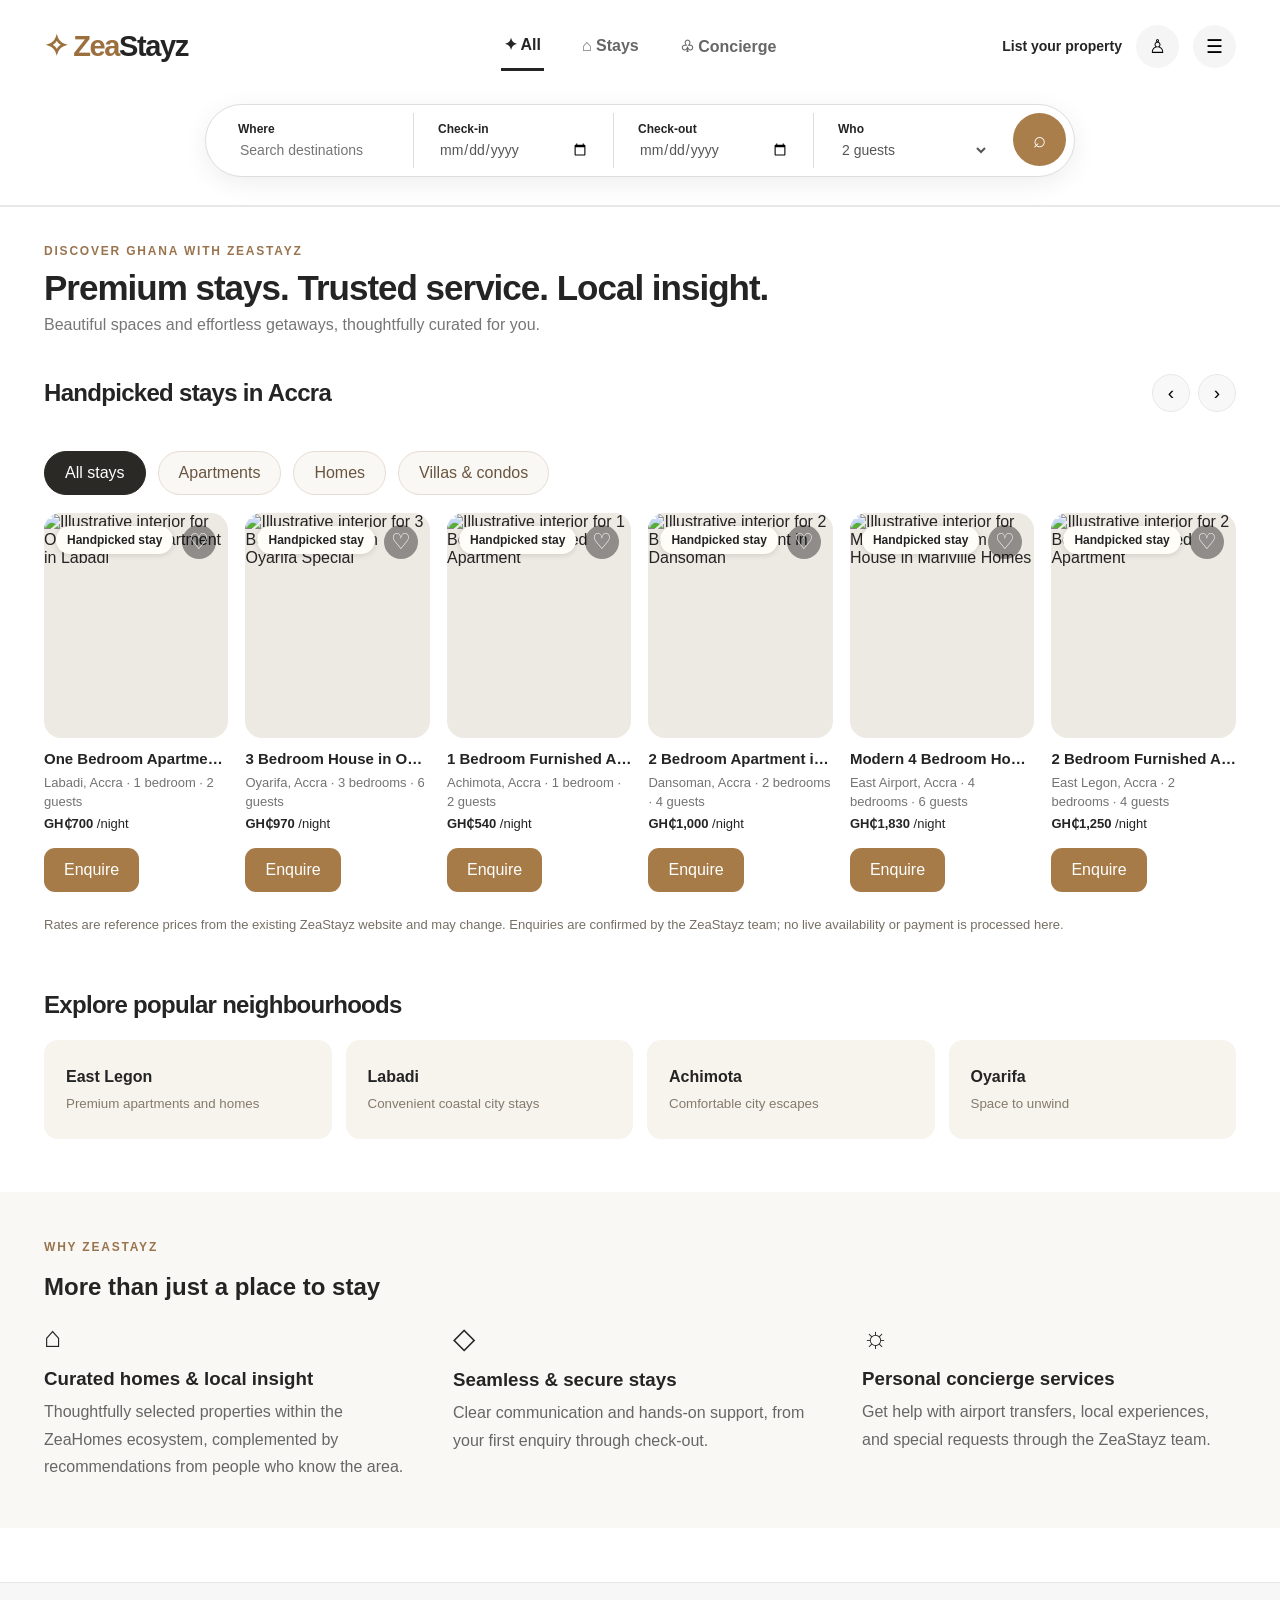
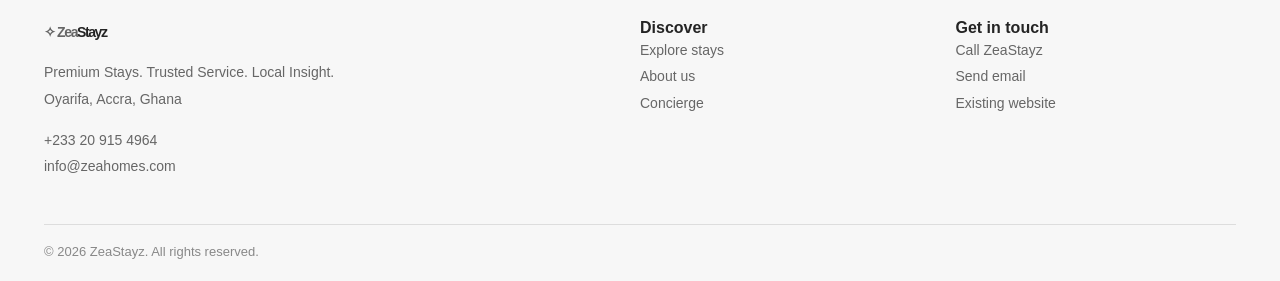
==== index.html @ 89e071b6 "Build ZeaStayz Airbnb-inspired responsive landing page" ====
<!doctype html>
<html lang="en"><head><meta charset="utf-8"><meta name="viewport" content="width=device-width,initial-scale=1"><meta name="theme-color" content="#fff"><meta name="description" content="ZeaStayz — curated stays and thoughtful concierge services across Accra, Ghana."><title>ZeaStayz | Find your perfect stay</title>
<style>
:root{font-family:Arial,Helvetica,sans-serif;color:#242424;--gold:#b78b59;--line:#e9e8e7;--muted:#767676}*{box-sizing:border-box}body{margin:0;background:#fff}a{color:inherit;text-decoration:none}button,input,select{font:inherit}button{cursor:pointer}button:focus-visible,a:focus-visible,input:focus-visible,select:focus-visible{outline:3px solid #c8a376;outline-offset:2px}.container{max-width:1510px;margin:auto;padding:0 44px}.header{position:sticky;top:0;background:#fff;z-index:20;box-shadow:0 1px 0 var(--line)}.nav{min-height:92px;display:grid;grid-template-columns:1fr 1fr 1fr;align-items:center;gap:12px}.brand{font-size:29px;font-weight:800;letter-spacing:-1.4px;color:#9b703e}.brand span{color:#242424}.tabs{display:flex;align-items:center;justify-content:center;gap:35px}.tab{border:0;background:none;padding:14px 3px;font-weight:650;color:#666}.tab.active{color:#242424;border-bottom:3px solid #242424}.right{display:flex;align-items:center;justify-content:flex-end;gap:14px}.host{font-size:14px;font-weight:650}.round{border:0;background:#f5f5f5;width:43px;height:43px;border-radius:50%;font-size:19px}.menu{position:absolute;right:44px;top:80px;background:white;border:1px solid var(--line);border-radius:17px;box-shadow:0 15px 40px #0002;padding:12px;min-width:235px;display:none}.menu.open{display:grid}.menu a{padding:13px;border-radius:9px}.menu a:hover{background:#f7f5f2}.searchband{border-bottom:1px solid var(--line);padding:12px 0 28px}.search{display:flex;align-items:stretch;width:min(870px,100%);margin:auto;border:1px solid #ddd;border-radius:60px;box-shadow:0 6px 26px #00000012;padding:8px;background:white}.field{flex:1;min-width:0;padding:9px 24px;border-right:1px solid #ddd}.field:last-of-type{border-right:0}.field label{font-size:12px;font-weight:750;display:block;margin-bottom:5px}.field input,.field select{width:100%;border:0;outline:none;color:#555;background:transparent;font-size:14px}.searchbtn{background:#aa7e4a;border:0;border-radius:50%;color:white;height:53px;width:53px;flex-shrink:0;font-size:22px}.lead{padding:38px 0 12px}.eyebrow{color:#99744e;font-size:12px;letter-spacing:1.8px;font-weight:750;text-transform:uppercase}.lead h1{font-size:35px;letter-spacing:-1px;margin:10px 0 8px}.lead p{color:var(--muted);margin:0}.section{padding:28px 0 18px}.section-head{display:flex;align-items:center;justify-content:space-between;gap:12px;margin-bottom:21px}.section h2{font-size:24px;letter-spacing:-.7px;margin:0}.scrollbtns{display:flex;gap:8px}.arrow{width:38px;height:38px;border:1px solid #e8e8e8;border-radius:50%;background:#f8f8f8;font-size:19px}.cards{display:grid;grid-auto-flow:column;grid-auto-columns:calc((100% - 5 * 17px)/6);gap:17px;overflow-x:auto;scroll-snap-type:x mandatory;scrollbar-width:none;padding-bottom:12px}.cards::-webkit-scrollbar{display:none}.property{min-width:0;scroll-snap-align:start}.photo{height:225px;border-radius:17px;overflow:hidden;position:relative;background:#ede9e3}.photo img{height:100%;width:100%;object-fit:cover;display:block;transition:transform .25s}.photo:hover img{transform:scale(1.05)}.chip{position:absolute;top:13px;left:12px;background:#fffdf7;border-radius:18px;padding:7px 11px;font-weight:700;font-size:12px;box-shadow:0 1px 6px #0002}.heart{position:absolute;right:12px;top:12px;background:#0006;color:white;border:0;border-radius:50%;width:34px;height:34px;font-size:22px}.heart.selected{background:#fff;color:#a25f48}.property h3{font-size:15px;line-height:1.3;margin:11px 0 4px;white-space:nowrap;overflow:hidden;text-overflow:ellipsis}.property .meta{color:#737373;font-size:13px;line-height:1.5}.property .price{margin-top:4px;font-size:13px}.price strong{font-weight:750}.categories{display:flex;gap:12px;flex-wrap:wrap;padding:18px 0}.category{background:#faf8f5;border:1px solid #e6ddd2;padding:12px 20px;border-radius:25px;color:#69553f}.category.active{background:#2b2926;color:white;border-color:#2b2926}.feature{background:#faf8f5;margin-top:35px;padding:48px 0}.features{display:grid;grid-template-columns:repeat(3,1fr);gap:35px}.features h3{margin:14px 0 8px}.features p{color:#666;line-height:1.7;margin:0}.icon{font-size:29px}.areas{display:grid;grid-template-columns:repeat(4,1fr);gap:14px}.area{background:#f7f4ee;border-radius:14px;padding:28px 22px;font-weight:700}.area small{display:block;color:#847a6d;margin-top:10px;font-weight:400}.footer{background:#f7f7f7;margin-top:54px;padding:36px 0 22px;border-top:1px solid var(--line)}.footergrid{display:grid;grid-template-columns:2fr 1fr 1fr;gap:35px}.footer p,.footer a{color:#666;font-size:14px;line-height:1.9}.footer a{display:block}.copyright{border-top:1px solid #ddd;margin-top:30px;padding-top:19px;font-size:13px;color:#888}.empty{padding:25px 0;color:#666}.notice{margin-top:13px;font-size:13px;color:#766f64}.modal{position:fixed;inset:0;background:#0008;display:none;z-index:40;align-items:center;justify-content:center;padding:24px}.modal.open{display:flex}.dialog{background:white;border-radius:20px;max-width:480px;width:100%;padding:26px;position:relative}.dialog h2{margin:0 0 12px}.dialog p{line-height:1.6;color:#666}.dialog label{display:block;margin-top:14px;font-size:13px;font-weight:700}.dialog input{width:100%;border:1px solid #ddd;border-radius:10px;padding:13px;margin-top:7px}.primary{border:0;background:#a77b48;color:white;border-radius:11px;padding:13px 20px;margin-top:17px}.close{position:absolute;right:19px;top:13px;background:none;border:0;font-size:25px}.sr-only{position:absolute;width:1px;height:1px;overflow:hidden;clip:rect(0,0,0,0)}@media(max-width:1050px){.cards{grid-auto-columns:calc((100% - 3 * 15px)/4)}.photo{height:200px}}@media(max-width:740px){.container{padding:0 19px}.nav{grid-template-columns:1fr auto;min-height:72px}.tabs{grid-row:2;grid-column:1/-1;gap:22px;justify-content:center}.brand{font-size:24px}.host{display:none}.menu{right:18px;top:65px}.searchband{padding:13px 0}.search{flex-wrap:wrap;border-radius:24px}.field{flex:1 1 43%;padding:12px}.field:nth-of-type(2){border-right:0}.field:nth-of-type(3){flex-basis:65%}.searchbtn{margin:auto}.lead h1{font-size:28px}.cards{grid-auto-columns:calc((100% - 12px)/2);gap:12px}.photo{height:185px}.section h2{font-size:21px}.features{grid-template-columns:1fr}.areas{grid-template-columns:repeat(2,1fr)}.footergrid{grid-template-columns:1fr 1fr}.footergrid>div:first-child{grid-column:1/-1}}@media(max-width:420px){.cards{grid-auto-columns:78%}.photo{height:230px}.field{padding:10px}}
</style></head><body>
<header class="header"><div class="container nav"><a class="brand" href="#home" aria-label="ZeaStayz home">✧ Zea<span>Stayz</span></a><nav class="tabs" aria-label="Main navigation"><button class="tab active" data-filter="all">✦ All</button><button class="tab" data-filter="Apartment">⌂ Stays</button><a class="tab" href="#concierge">♧ Concierge</a></nav><div class="right"><a href="mailto:info@zeahomes.com?subject=List%20my%20property" class="host">List your property</a><button id="account" class="round" aria-label="Account">♙</button><button id="menubtn" class="round" aria-label="Open menu" aria-expanded="false">☰</button></div><div id="menu" class="menu"><a href="#home">Home</a><a href="#stays">Explore stays</a><a href="#concierge">Concierge services</a><a href="#about">About ZeaStayz</a><a href="#contact">Contact</a><a href="https://zeastayz.com/" target="_blank" rel="noopener">Existing ZeaStayz site ↗</a></div></div><div class="searchband"><form id="search" class="search" aria-label="Find a stay"><div class="field"><label for="location">Where</label><input id="location" placeholder="Search destinations" autocomplete="off"></div><div class="field"><label for="checkin">Check-in</label><input id="checkin" aria-label="Check-in date" type="date"></div><div class="field"><label for="checkout">Check-out</label><input id="checkout" aria-label="Check-out date" type="date"></div><div class="field"><label for="guests">Who</label><select id="guests" aria-label="Number of guests"><option value="1">1 guest</option><option selected value="2">2 guests</option><option value="3">3 guests</option><option value="4">4 guests</option><option value="5">5 guests</option><option value="6">6+ guests</option></select></div><button class="searchbtn" aria-label="Search stays">⌕</button></form></div></header>
<main id="home"><div class="container"><section class="lead"><div class="eyebrow">Discover Ghana with ZeaStayz</div><h1>Premium stays. Trusted service. Local insight.</h1><p>Beautiful spaces and effortless getaways, thoughtfully curated for you.</p></section><section class="section" id="stays"><div class="section-head"><h2 id="heading">Handpicked stays in Accra</h2><div class="scrollbtns"><button class="arrow" data-scroll="-1" aria-label="Scroll listings left">‹</button><button class="arrow" data-scroll="1" aria-label="Scroll listings right">›</button></div></div><div class="categories"><button class="category active" data-category="All">All stays</button><button class="category" data-category="Apartment">Apartments</button><button class="category" data-category="House">Homes</button><button class="category" data-category="Villa">Villas & condos</button></div><div class="cards" id="cards"></div><p class="notice">Rates are reference prices from the existing ZeaStayz website and may change. Enquiries are confirmed by the ZeaStayz team; no live availability or payment is processed here.</p><div id="empty" class="empty" hidden>No matching stays. Try another location or guest count.</div></section><section class="section"><div class="section-head"><h2>Explore popular neighbourhoods</h2></div><div class="areas" id="areas"><a class="area" href="#stays" data-area="East Legon">East Legon<small>Premium apartments and homes</small></a><a class="area" href="#stays" data-area="Labadi">Labadi<small>Convenient coastal city stays</small></a><a class="area" href="#stays" data-area="Achimota">Achimota<small>Comfortable city escapes</small></a><a class="area" href="#stays" data-area="Oyarifa">Oyarifa<small>Space to unwind</small></a></div></section></div><section class="feature" id="about"><div class="container"><div class="eyebrow">Why ZeaStayz</div><h2>More than just a place to stay</h2><div class="features"><div><div class="icon">⌂</div><h3>Curated homes & local insight</h3><p>Thoughtfully selected properties within the ZeaHomes ecosystem, complemented by recommendations from people who know the area.</p></div><div><div class="icon">◇</div><h3>Seamless & secure stays</h3><p>Clear communication and hands-on support, from your first enquiry through check-out.</p></div><div id="concierge"><div class="icon">☼</div><h3>Personal concierge services</h3><p>Get help with airport transfers, local experiences, and special requests through the ZeaStayz team.</p></div></div></div></section></main><footer class="footer" id="contact"><div class="container"><div class="footergrid"><div><a class="brand" href="#home">✧ Zea<span>Stayz</span></a><p>Premium Stays. Trusted Service. Local Insight.<br>Oyarifa, Accra, Ghana</p><p>+233 20 915 4964<br>info@zeahomes.com</p></div><div><strong>Discover</strong><a href="#stays">Explore stays</a><a href="#about">About us</a><a href="#concierge">Concierge</a></div><div><strong>Get in touch</strong><a href="tel:+233209154964">Call ZeaStayz</a><a href="mailto:info@zeahomes.com">Send email</a><a href="https://zeastayz.com/" target="_blank" rel="noopener">Existing website</a></div></div><div class="copyright">© <span id="year"></span> ZeaStayz. All rights reserved.</div></div></footer>
<div class="modal" id="modal" role="dialog" aria-modal="true" aria-labelledby="modaltitle"><div class="dialog"><button id="close" class="close" aria-label="Close">×</button><h2 id="modaltitle">Enquire about this stay</h2><p id="modalinfo"></p><form id="enquiry"><label>Your name<input name="name" autocomplete="name" required></label><label>Email<input name="email" type="email" autocomplete="email" required></label><label>Message<input name="message" id="message" required></label><button class="primary" type="submit">Prepare email enquiry</button></form></div></div>
<script>
const stays=[
{title:'One Bedroom Apartment in Labadi',area:'Labadi',price:700,type:'Apartment',guests:2,bed:1,bath:1,url:'https://zeastayz.com/properties/santa-cruz-bungalow/',img:'photo-1522708323590-d24dbb6b0267'},
{title:'3 Bedroom House in Oyarifa Special',area:'Oyarifa',price:970,type:'House',guests:6,bed:3,bath:3,url:'https://zeastayz.com/',img:'photo-1600596542815-ffad4c1539a9'},
{title:'1 Bedroom Furnished Apartment',area:'Achimota',price:540,type:'Apartment',guests:2,bed:1,bath:1,url:'https://zeastayz.com/',img:'photo-1484154218962-a197022b5858'},
{title:'2 Bedroom Apartment in Dansoman',area:'Dansoman',price:1000,type:'Apartment',guests:4,bed:2,bath:2,url:'https://zeastayz.com/',img:'photo-1600607687939-ce8a6c25118c'},
{title:'Modern 4 Bedroom House in Mariville Homes',area:'East Airport',price:1830,type:'House',guests:6,bed:4,bath:5,url:'https://zeastayz.com/',img:'photo-1600585154340-be6161a56a0c'},
{title:'2 Bedroom Furnished Apartment',area:'East Legon',price:1250,type:'Apartment',guests:4,bed:2,bath:2,url:'https://zeastayz.com/',img:'photo-1600607687920-4e2a09cf159d'},
{title:'1 Bedroom Apartment in Ayimensah Park',area:'Ayimensah Park',price:970,type:'Villa',guests:2,bed:1,bath:1,url:'https://zeastayz.com/',img:'photo-1600566753086-00f18fb6b3ea'},
{title:'1 Bedroom Furnished Apartment',area:'Dzorwulu',price:1140,type:'Apartment',guests:2,bed:1,bath:1,url:'https://zeastayz.com/',img:'photo-1600210492486-724fe5c67fb0'},
{title:'3 Bedroom Furnished Apartment',area:'Achimota',price:1440,type:'Apartment',guests:6,bed:3,bath:2,url:'https://zeastayz.com/',img:'photo-1600607687644-c7171b42498f'},
{title:'1 Bedroom Furnished Apartment',area:'Adenta-Dodowa',price:400,type:'Apartment',guests:2,bed:1,bath:1,url:'https://zeastayz.com/',img:'photo-1493809842364-78817add7ffb'},
{title:'1 Bedroom Furnished Apartment',area:'East Legon',price:880,type:'Apartment',guests:2,bed:1,bath:1,url:'https://zeastayz.com/',img:'photo-1600566753190-17f0baa2a6c3'},
{title:'1 Bedroom Apartment',area:'East Legon',price:840,type:'Apartment',guests:2,bed:1,bath:1,url:'https://zeastayz.com/',img:'photo-1600607687920-4e2a09cf159d'}
];
const cards=document.getElementById('cards'),modal=document.getElementById('modal');let category='All',selected=null;const fav=new Set();const money=x=>'GH₵'+x.toLocaleString('en-GH');
function render(){const loc=document.getElementById('location').value.trim().toLowerCase(),guests=Number(document.getElementById('guests').value);const items=stays.map((s,i)=>({...s,i})).filter(s=>(category==='All'||s.type===category)&&(!loc||(s.area+' '+s.title).toLowerCase().includes(loc))&&s.guests>=guests);cards.replaceChildren();for(const s of items){const el=document.createElement('article');el.className='property';el.innerHTML='<div class="photo"><a href="'+s.url+'" target="_blank" rel="noopener" aria-label="View '+s.title+'"><img loading="lazy" alt="Illustrative interior for '+s.title+'" src="https://images.unsplash.com/'+s.img+'?auto=format&fit=crop&w=520&q=82"></a><span class="chip">Handpicked stay</span><button class="heart '+(fav.has(s.i)?'selected':'')+'" aria-label="Save this stay" data-fav="'+s.i+'">'+(fav.has(s.i)?'♥':'♡')+'</button></div><h3>'+s.title+'</h3><div class="meta">'+s.area+', Accra · '+s.bed+' bedroom'+(s.bed!==1?'s':'')+' · '+s.guests+' guests</div><div class="price"><strong>'+money(s.price)+'</strong> /night</div><button class="primary" data-enquire="'+s.i+'">Enquire</button>';cards.append(el)}document.getElementById('empty').hidden=items.length>0;document.getElementById('heading').textContent=loc?'Stays matching "'+document.getElementById('location').value+'"':'Handpicked stays in Accra'}
document.getElementById('search').addEventListener('submit',e=>{e.preventDefault();const a=document.getElementById('checkin').value,b=document.getElementById('checkout').value;if(a&&b&&b<=a){alert('Check-out must be after check-in.');return}render();document.getElementById('stays').scrollIntoView({behavior:'smooth'})});
document.querySelectorAll('[data-category]').forEach(el=>el.addEventListener('click',()=>{category=el.dataset.category;document.querySelectorAll('[data-category]').forEach(b=>b.classList.toggle('active',b===el));render()}));document.querySelectorAll('[data-area]').forEach(el=>el.addEventListener('click',()=>{document.getElementById('location').value=el.dataset.area;render()}));document.querySelectorAll('[data-scroll]').forEach(b=>b.addEventListener('click',()=>cards.scrollBy({left:b.dataset.scroll*cards.clientWidth*.8,behavior:'smooth'})));cards.addEventListener('click',e=>{const heart=e.target.closest('[data-fav]'),btn=e.target.closest('[data-enquire]');if(heart){const i=Number(heart.dataset.fav);fav.has(i)?fav.delete(i):fav.add(i);render()}if(btn){selected=stays[Number(btn.dataset.enquire)];document.getElementById('modaltitle').textContent=selected.title;document.getElementById('modalinfo').textContent=selected.area+' · '+money(selected.price)+'/night (indicative). The ZeaStayz team will confirm your dates and availability.';document.getElementById('message').value='I would like to enquire about '+selected.title+'. Check-in: '+(document.getElementById('checkin').value||'flexible')+', check-out: '+(document.getElementById('checkout').value||'flexible')+', guests: '+document.getElementById('guests').value+'.';modal.classList.add('open')}});document.getElementById('enquiry').addEventListener('submit',e=>{e.preventDefault();const f=new FormData(e.target),body='Name: '+f.get('name')+'\nEmail: '+f.get('email')+'\nProperty: '+selected.title+'\n\n'+f.get('message');window.location.href='mailto:info@zeahomes.com?subject='+encodeURIComponent('ZeaStayz enquiry: '+selected.title)+'&body='+encodeURIComponent(body);modal.classList.remove('open')});document.getElementById('close').addEventListener('click',()=>modal.classList.remove('open'));modal.addEventListener('click',e=>{if(e.target===modal)modal.classList.remove('open')});document.addEventListener('keydown',e=>{if(e.key==='Escape')modal.classList.remove('open')});document.getElementById('menubtn').addEventListener('click',()=>{const m=document.getElementById('menu');m.classList.toggle('open');document.getElementById('menubtn').setAttribute('aria-expanded',m.classList.contains('open'))});document.querySelectorAll('.menu a').forEach(a=>a.addEventListener('click',()=>document.getElementById('menu').classList.remove('open')));document.getElementById('account').addEventListener('click',()=>alert('Account sign-in will be available once the booking backend is connected. For now, please enquire about a property.'));document.getElementById('year').textContent=new Date().getFullYear();render();
</script></body></html>
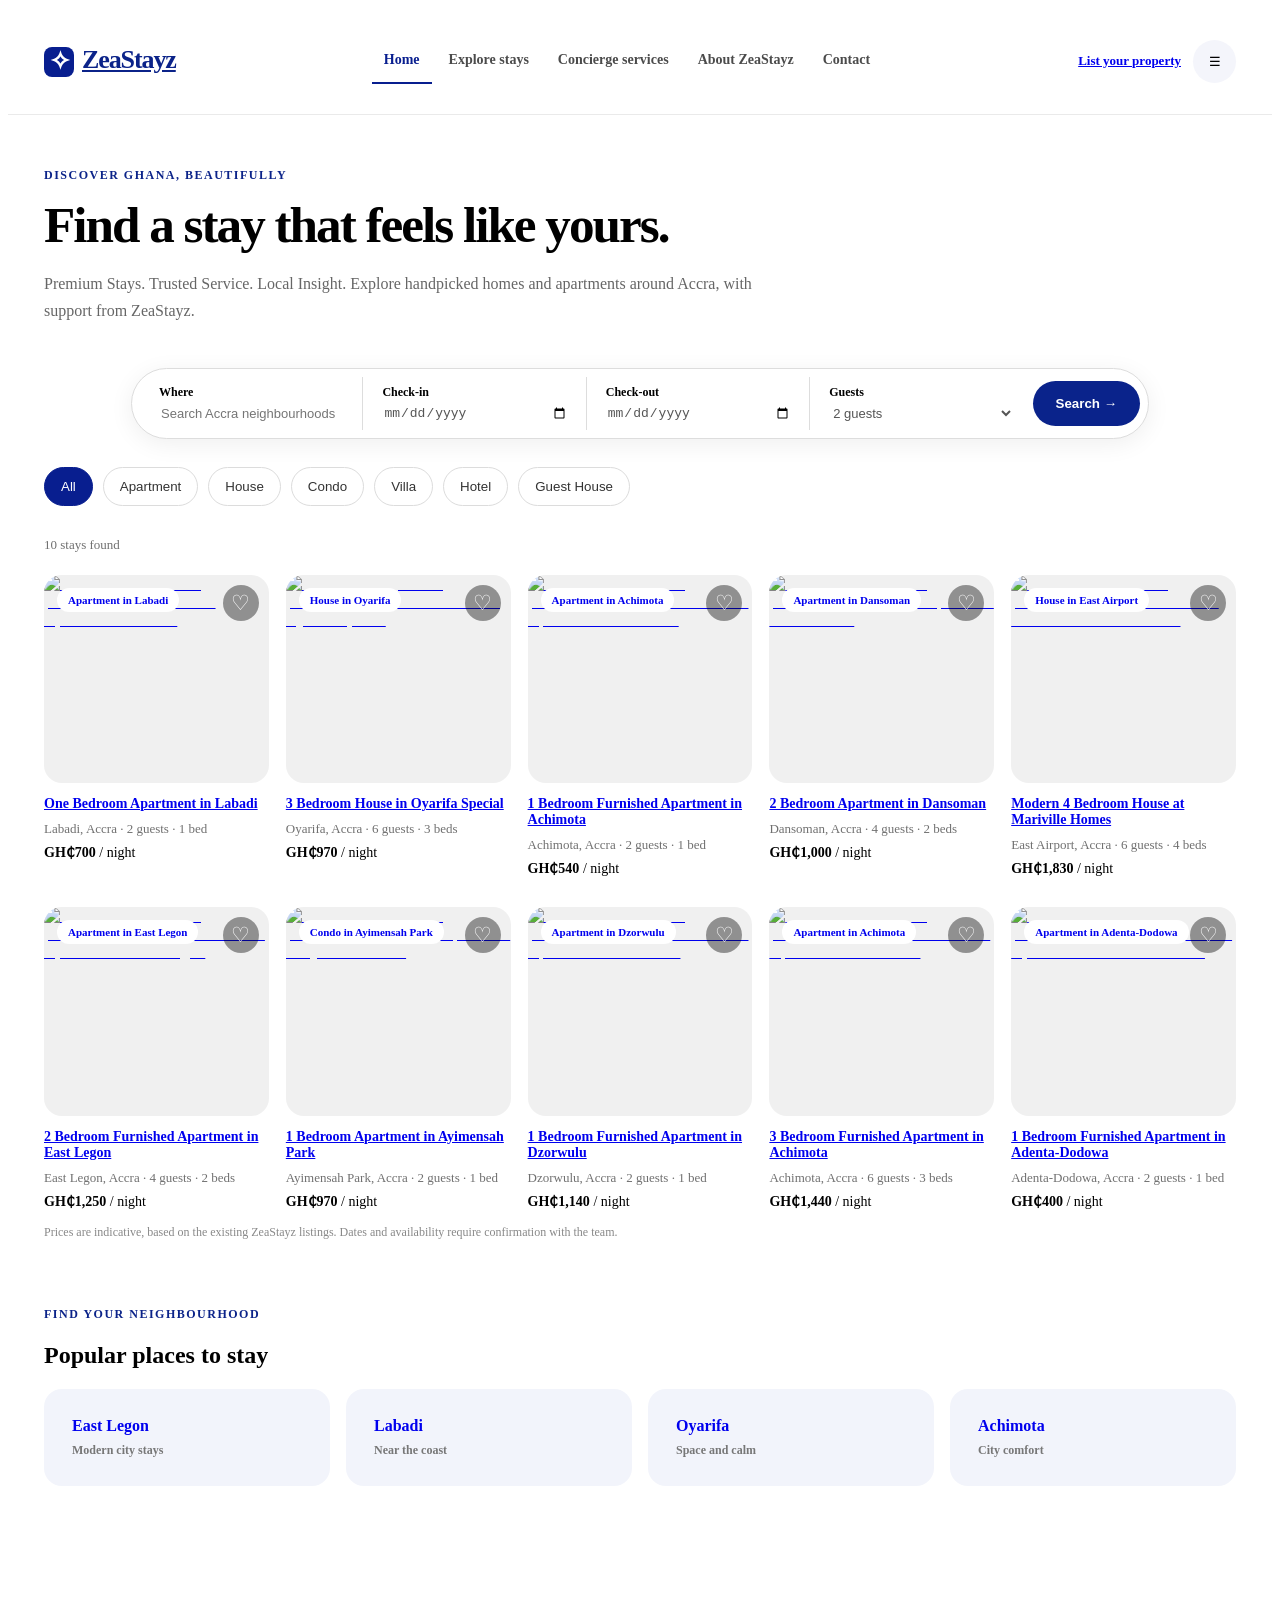
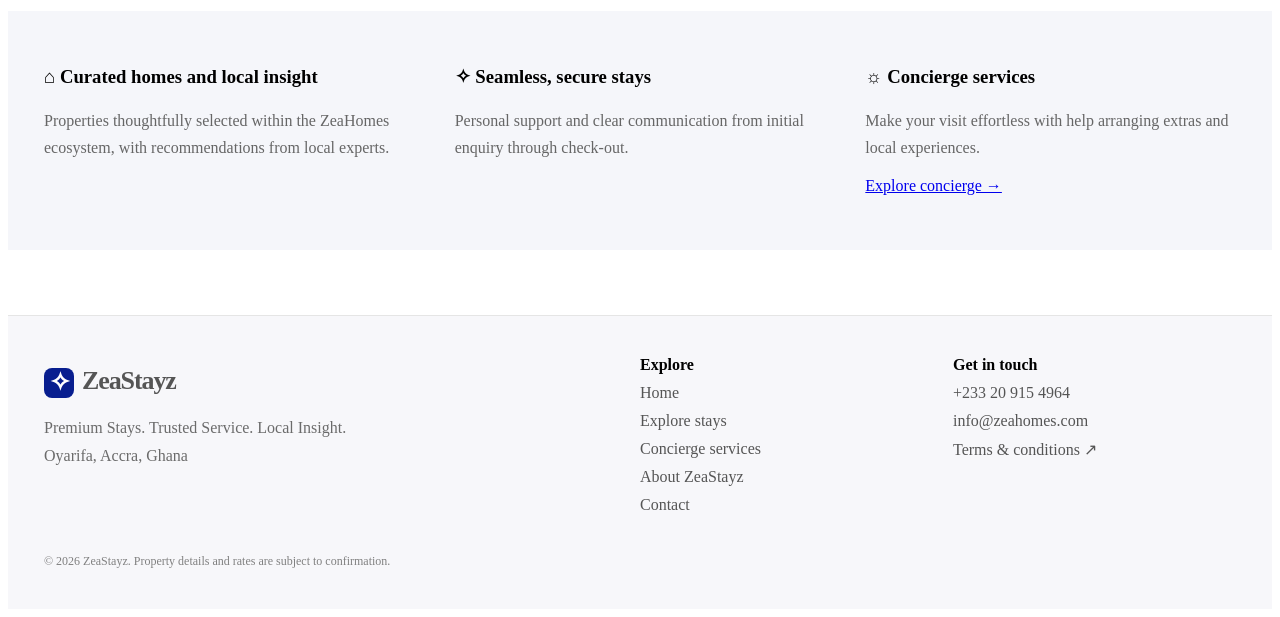
==== commit b6491fc7: "Replace placeholder homepage with ZeaStayz blue multi-page property platform" ====
--- a/index.html
+++ b/index.html
@@ -1,28 +1 @@
-<!doctype html>
-<html lang="en"><head><meta charset="utf-8"><meta name="viewport" content="width=device-width,initial-scale=1"><meta name="theme-color" content="#fff"><meta name="description" content="ZeaStayz — curated stays and thoughtful concierge services across Accra, Ghana."><title>ZeaStayz | Find your perfect stay</title>
-<style>
-:root{font-family:Arial,Helvetica,sans-serif;color:#242424;--gold:#b78b59;--line:#e9e8e7;--muted:#767676}*{box-sizing:border-box}body{margin:0;background:#fff}a{color:inherit;text-decoration:none}button,input,select{font:inherit}button{cursor:pointer}button:focus-visible,a:focus-visible,input:focus-visible,select:focus-visible{outline:3px solid #c8a376;outline-offset:2px}.container{max-width:1510px;margin:auto;padding:0 44px}.header{position:sticky;top:0;background:#fff;z-index:20;box-shadow:0 1px 0 var(--line)}.nav{min-height:92px;display:grid;grid-template-columns:1fr 1fr 1fr;align-items:center;gap:12px}.brand{font-size:29px;font-weight:800;letter-spacing:-1.4px;color:#9b703e}.brand span{color:#242424}.tabs{display:flex;align-items:center;justify-content:center;gap:35px}.tab{border:0;background:none;padding:14px 3px;font-weight:650;color:#666}.tab.active{color:#242424;border-bottom:3px solid #242424}.right{display:flex;align-items:center;justify-content:flex-end;gap:14px}.host{font-size:14px;font-weight:650}.round{border:0;background:#f5f5f5;width:43px;height:43px;border-radius:50%;font-size:19px}.menu{position:absolute;right:44px;top:80px;background:white;border:1px solid var(--line);border-radius:17px;box-shadow:0 15px 40px #0002;padding:12px;min-width:235px;display:none}.menu.open{display:grid}.menu a{padding:13px;border-radius:9px}.menu a:hover{background:#f7f5f2}.searchband{border-bottom:1px solid var(--line);padding:12px 0 28px}.search{display:flex;align-items:stretch;width:min(870px,100%);margin:auto;border:1px solid #ddd;border-radius:60px;box-shadow:0 6px 26px #00000012;padding:8px;background:white}.field{flex:1;min-width:0;padding:9px 24px;border-right:1px solid #ddd}.field:last-of-type{border-right:0}.field label{font-size:12px;font-weight:750;display:block;margin-bottom:5px}.field input,.field select{width:100%;border:0;outline:none;color:#555;background:transparent;font-size:14px}.searchbtn{background:#aa7e4a;border:0;border-radius:50%;color:white;height:53px;width:53px;flex-shrink:0;font-size:22px}.lead{padding:38px 0 12px}.eyebrow{color:#99744e;font-size:12px;letter-spacing:1.8px;font-weight:750;text-transform:uppercase}.lead h1{font-size:35px;letter-spacing:-1px;margin:10px 0 8px}.lead p{color:var(--muted);margin:0}.section{padding:28px 0 18px}.section-head{display:flex;align-items:center;justify-content:space-between;gap:12px;margin-bottom:21px}.section h2{font-size:24px;letter-spacing:-.7px;margin:0}.scrollbtns{display:flex;gap:8px}.arrow{width:38px;height:38px;border:1px solid #e8e8e8;border-radius:50%;background:#f8f8f8;font-size:19px}.cards{display:grid;grid-auto-flow:column;grid-auto-columns:calc((100% - 5 * 17px)/6);gap:17px;overflow-x:auto;scroll-snap-type:x mandatory;scrollbar-width:none;padding-bottom:12px}.cards::-webkit-scrollbar{display:none}.property{min-width:0;scroll-snap-align:start}.photo{height:225px;border-radius:17px;overflow:hidden;position:relative;background:#ede9e3}.photo img{height:100%;width:100%;object-fit:cover;display:block;transition:transform .25s}.photo:hover img{transform:scale(1.05)}.chip{position:absolute;top:13px;left:12px;background:#fffdf7;border-radius:18px;padding:7px 11px;font-weight:700;font-size:12px;box-shadow:0 1px 6px #0002}.heart{position:absolute;right:12px;top:12px;background:#0006;color:white;border:0;border-radius:50%;width:34px;height:34px;font-size:22px}.heart.selected{background:#fff;color:#a25f48}.property h3{font-size:15px;line-height:1.3;margin:11px 0 4px;white-space:nowrap;overflow:hidden;text-overflow:ellipsis}.property .meta{color:#737373;font-size:13px;line-height:1.5}.property .price{margin-top:4px;font-size:13px}.price strong{font-weight:750}.categories{display:flex;gap:12px;flex-wrap:wrap;padding:18px 0}.category{background:#faf8f5;border:1px solid #e6ddd2;padding:12px 20px;border-radius:25px;color:#69553f}.category.active{background:#2b2926;color:white;border-color:#2b2926}.feature{background:#faf8f5;margin-top:35px;padding:48px 0}.features{display:grid;grid-template-columns:repeat(3,1fr);gap:35px}.features h3{margin:14px 0 8px}.features p{color:#666;line-height:1.7;margin:0}.icon{font-size:29px}.areas{display:grid;grid-template-columns:repeat(4,1fr);gap:14px}.area{background:#f7f4ee;border-radius:14px;padding:28px 22px;font-weight:700}.area small{display:block;color:#847a6d;margin-top:10px;font-weight:400}.footer{background:#f7f7f7;margin-top:54px;padding:36px 0 22px;border-top:1px solid var(--line)}.footergrid{display:grid;grid-template-columns:2fr 1fr 1fr;gap:35px}.footer p,.footer a{color:#666;font-size:14px;line-height:1.9}.footer a{display:block}.copyright{border-top:1px solid #ddd;margin-top:30px;padding-top:19px;font-size:13px;color:#888}.empty{padding:25px 0;color:#666}.notice{margin-top:13px;font-size:13px;color:#766f64}.modal{position:fixed;inset:0;background:#0008;display:none;z-index:40;align-items:center;justify-content:center;padding:24px}.modal.open{display:flex}.dialog{background:white;border-radius:20px;max-width:480px;width:100%;padding:26px;position:relative}.dialog h2{margin:0 0 12px}.dialog p{line-height:1.6;color:#666}.dialog label{display:block;margin-top:14px;font-size:13px;font-weight:700}.dialog input{width:100%;border:1px solid #ddd;border-radius:10px;padding:13px;margin-top:7px}.primary{border:0;background:#a77b48;color:white;border-radius:11px;padding:13px 20px;margin-top:17px}.close{position:absolute;right:19px;top:13px;background:none;border:0;font-size:25px}.sr-only{position:absolute;width:1px;height:1px;overflow:hidden;clip:rect(0,0,0,0)}@media(max-width:1050px){.cards{grid-auto-columns:calc((100% - 3 * 15px)/4)}.photo{height:200px}}@media(max-width:740px){.container{padding:0 19px}.nav{grid-template-columns:1fr auto;min-height:72px}.tabs{grid-row:2;grid-column:1/-1;gap:22px;justify-content:center}.brand{font-size:24px}.host{display:none}.menu{right:18px;top:65px}.searchband{padding:13px 0}.search{flex-wrap:wrap;border-radius:24px}.field{flex:1 1 43%;padding:12px}.field:nth-of-type(2){border-right:0}.field:nth-of-type(3){flex-basis:65%}.searchbtn{margin:auto}.lead h1{font-size:28px}.cards{grid-auto-columns:calc((100% - 12px)/2);gap:12px}.photo{height:185px}.section h2{font-size:21px}.features{grid-template-columns:1fr}.areas{grid-template-columns:repeat(2,1fr)}.footergrid{grid-template-columns:1fr 1fr}.footergrid>div:first-child{grid-column:1/-1}}@media(max-width:420px){.cards{grid-auto-columns:78%}.photo{height:230px}.field{padding:10px}}
-</style></head><body>
-<header class="header"><div class="container nav"><a class="brand" href="#home" aria-label="ZeaStayz home">✧ Zea<span>Stayz</span></a><nav class="tabs" aria-label="Main navigation"><button class="tab active" data-filter="all">✦ All</button><button class="tab" data-filter="Apartment">⌂ Stays</button><a class="tab" href="#concierge">♧ Concierge</a></nav><div class="right"><a href="mailto:info@zeahomes.com?subject=List%20my%20property" class="host">List your property</a><button id="account" class="round" aria-label="Account">♙</button><button id="menubtn" class="round" aria-label="Open menu" aria-expanded="false">☰</button></div><div id="menu" class="menu"><a href="#home">Home</a><a href="#stays">Explore stays</a><a href="#concierge">Concierge services</a><a href="#about">About ZeaStayz</a><a href="#contact">Contact</a><a href="https://zeastayz.com/" target="_blank" rel="noopener">Existing ZeaStayz site ↗</a></div></div><div class="searchband"><form id="search" class="search" aria-label="Find a stay"><div class="field"><label for="location">Where</label><input id="location" placeholder="Search destinations" autocomplete="off"></div><div class="field"><label for="checkin">Check-in</label><input id="checkin" aria-label="Check-in date" type="date"></div><div class="field"><label for="checkout">Check-out</label><input id="checkout" aria-label="Check-out date" type="date"></div><div class="field"><label for="guests">Who</label><select id="guests" aria-label="Number of guests"><option value="1">1 guest</option><option selected value="2">2 guests</option><option value="3">3 guests</option><option value="4">4 guests</option><option value="5">5 guests</option><option value="6">6+ guests</option></select></div><button class="searchbtn" aria-label="Search stays">⌕</button></form></div></header>
-<main id="home"><div class="container"><section class="lead"><div class="eyebrow">Discover Ghana with ZeaStayz</div><h1>Premium stays. Trusted service. Local insight.</h1><p>Beautiful spaces and effortless getaways, thoughtfully curated for you.</p></section><section class="section" id="stays"><div class="section-head"><h2 id="heading">Handpicked stays in Accra</h2><div class="scrollbtns"><button class="arrow" data-scroll="-1" aria-label="Scroll listings left">‹</button><button class="arrow" data-scroll="1" aria-label="Scroll listings right">›</button></div></div><div class="categories"><button class="category active" data-category="All">All stays</button><button class="category" data-category="Apartment">Apartments</button><button class="category" data-category="House">Homes</button><button class="category" data-category="Villa">Villas & condos</button></div><div class="cards" id="cards"></div><p class="notice">Rates are reference prices from the existing ZeaStayz website and may change. Enquiries are confirmed by the ZeaStayz team; no live availability or payment is processed here.</p><div id="empty" class="empty" hidden>No matching stays. Try another location or guest count.</div></section><section class="section"><div class="section-head"><h2>Explore popular neighbourhoods</h2></div><div class="areas" id="areas"><a class="area" href="#stays" data-area="East Legon">East Legon<small>Premium apartments and homes</small></a><a class="area" href="#stays" data-area="Labadi">Labadi<small>Convenient coastal city stays</small></a><a class="area" href="#stays" data-area="Achimota">Achimota<small>Comfortable city escapes</small></a><a class="area" href="#stays" data-area="Oyarifa">Oyarifa<small>Space to unwind</small></a></div></section></div><section class="feature" id="about"><div class="container"><div class="eyebrow">Why ZeaStayz</div><h2>More than just a place to stay</h2><div class="features"><div><div class="icon">⌂</div><h3>Curated homes & local insight</h3><p>Thoughtfully selected properties within the ZeaHomes ecosystem, complemented by recommendations from people who know the area.</p></div><div><div class="icon">◇</div><h3>Seamless & secure stays</h3><p>Clear communication and hands-on support, from your first enquiry through check-out.</p></div><div id="concierge"><div class="icon">☼</div><h3>Personal concierge services</h3><p>Get help with airport transfers, local experiences, and special requests through the ZeaStayz team.</p></div></div></div></section></main><footer class="footer" id="contact"><div class="container"><div class="footergrid"><div><a class="brand" href="#home">✧ Zea<span>Stayz</span></a><p>Premium Stays. Trusted Service. Local Insight.<br>Oyarifa, Accra, Ghana</p><p>+233 20 915 4964<br>info@zeahomes.com</p></div><div><strong>Discover</strong><a href="#stays">Explore stays</a><a href="#about">About us</a><a href="#concierge">Concierge</a></div><div><strong>Get in touch</strong><a href="tel:+233209154964">Call ZeaStayz</a><a href="mailto:info@zeahomes.com">Send email</a><a href="https://zeastayz.com/" target="_blank" rel="noopener">Existing website</a></div></div><div class="copyright">© <span id="year"></span> ZeaStayz. All rights reserved.</div></div></footer>
-<div class="modal" id="modal" role="dialog" aria-modal="true" aria-labelledby="modaltitle"><div class="dialog"><button id="close" class="close" aria-label="Close">×</button><h2 id="modaltitle">Enquire about this stay</h2><p id="modalinfo"></p><form id="enquiry"><label>Your name<input name="name" autocomplete="name" required></label><label>Email<input name="email" type="email" autocomplete="email" required></label><label>Message<input name="message" id="message" required></label><button class="primary" type="submit">Prepare email enquiry</button></form></div></div>
-<script>
-const stays=[
-{title:'One Bedroom Apartment in Labadi',area:'Labadi',price:700,type:'Apartment',guests:2,bed:1,bath:1,url:'https://zeastayz.com/properties/santa-cruz-bungalow/',img:'photo-1522708323590-d24dbb6b0267'},
-{title:'3 Bedroom House in Oyarifa Special',area:'Oyarifa',price:970,type:'House',guests:6,bed:3,bath:3,url:'https://zeastayz.com/',img:'photo-1600596542815-ffad4c1539a9'},
-{title:'1 Bedroom Furnished Apartment',area:'Achimota',price:540,type:'Apartment',guests:2,bed:1,bath:1,url:'https://zeastayz.com/',img:'photo-1484154218962-a197022b5858'},
-{title:'2 Bedroom Apartment in Dansoman',area:'Dansoman',price:1000,type:'Apartment',guests:4,bed:2,bath:2,url:'https://zeastayz.com/',img:'photo-1600607687939-ce8a6c25118c'},
-{title:'Modern 4 Bedroom House in Mariville Homes',area:'East Airport',price:1830,type:'House',guests:6,bed:4,bath:5,url:'https://zeastayz.com/',img:'photo-1600585154340-be6161a56a0c'},
-{title:'2 Bedroom Furnished Apartment',area:'East Legon',price:1250,type:'Apartment',guests:4,bed:2,bath:2,url:'https://zeastayz.com/',img:'photo-1600607687920-4e2a09cf159d'},
-{title:'1 Bedroom Apartment in Ayimensah Park',area:'Ayimensah Park',price:970,type:'Villa',guests:2,bed:1,bath:1,url:'https://zeastayz.com/',img:'photo-1600566753086-00f18fb6b3ea'},
-{title:'1 Bedroom Furnished Apartment',area:'Dzorwulu',price:1140,type:'Apartment',guests:2,bed:1,bath:1,url:'https://zeastayz.com/',img:'photo-1600210492486-724fe5c67fb0'},
-{title:'3 Bedroom Furnished Apartment',area:'Achimota',price:1440,type:'Apartment',guests:6,bed:3,bath:2,url:'https://zeastayz.com/',img:'photo-1600607687644-c7171b42498f'},
-{title:'1 Bedroom Furnished Apartment',area:'Adenta-Dodowa',price:400,type:'Apartment',guests:2,bed:1,bath:1,url:'https://zeastayz.com/',img:'photo-1493809842364-78817add7ffb'},
-{title:'1 Bedroom Furnished Apartment',area:'East Legon',price:880,type:'Apartment',guests:2,bed:1,bath:1,url:'https://zeastayz.com/',img:'photo-1600566753190-17f0baa2a6c3'},
-{title:'1 Bedroom Apartment',area:'East Legon',price:840,type:'Apartment',guests:2,bed:1,bath:1,url:'https://zeastayz.com/',img:'photo-1600607687920-4e2a09cf159d'}
-];
-const cards=document.getElementById('cards'),modal=document.getElementById('modal');let category='All',selected=null;const fav=new Set();const money=x=>'GH₵'+x.toLocaleString('en-GH');
-function render(){const loc=document.getElementById('location').value.trim().toLowerCase(),guests=Number(document.getElementById('guests').value);const items=stays.map((s,i)=>({...s,i})).filter(s=>(category==='All'||s.type===category)&&(!loc||(s.area+' '+s.title).toLowerCase().includes(loc))&&s.guests>=guests);cards.replaceChildren();for(const s of items){const el=document.createElement('article');el.className='property';el.innerHTML='<div class="photo"><a href="'+s.url+'" target="_blank" rel="noopener" aria-label="View '+s.title+'"><img loading="lazy" alt="Illustrative interior for '+s.title+'" src="https://images.unsplash.com/'+s.img+'?auto=format&fit=crop&w=520&q=82"></a><span class="chip">Handpicked stay</span><button class="heart '+(fav.has(s.i)?'selected':'')+'" aria-label="Save this stay" data-fav="'+s.i+'">'+(fav.has(s.i)?'♥':'♡')+'</button></div><h3>'+s.title+'</h3><div class="meta">'+s.area+', Accra · '+s.bed+' bedroom'+(s.bed!==1?'s':'')+' · '+s.guests+' guests</div><div class="price"><strong>'+money(s.price)+'</strong> /night</div><button class="primary" data-enquire="'+s.i+'">Enquire</button>';cards.append(el)}document.getElementById('empty').hidden=items.length>0;document.getElementById('heading').textContent=loc?'Stays matching "'+document.getElementById('location').value+'"':'Handpicked stays in Accra'}
-document.getElementById('search').addEventListener('submit',e=>{e.preventDefault();const a=document.getElementById('checkin').value,b=document.getElementById('checkout').value;if(a&&b&&b<=a){alert('Check-out must be after check-in.');return}render();document.getElementById('stays').scrollIntoView({behavior:'smooth'})});
-document.querySelectorAll('[data-category]').forEach(el=>el.addEventListener('click',()=>{category=el.dataset.category;document.querySelectorAll('[data-category]').forEach(b=>b.classList.toggle('active',b===el));render()}));document.querySelectorAll('[data-area]').forEach(el=>el.addEventListener('click',()=>{document.getElementById('location').value=el.dataset.area;render()}));document.querySelectorAll('[data-scroll]').forEach(b=>b.addEventListener('click',()=>cards.scrollBy({left:b.dataset.scroll*cards.clientWidth*.8,behavior:'smooth'})));cards.addEventListener('click',e=>{const heart=e.target.closest('[data-fav]'),btn=e.target.closest('[data-enquire]');if(heart){const i=Number(heart.dataset.fav);fav.has(i)?fav.delete(i):fav.add(i);render()}if(btn){selected=stays[Number(btn.dataset.enquire)];document.getElementById('modaltitle').textContent=selected.title;document.getElementById('modalinfo').textContent=selected.area+' · '+money(selected.price)+'/night (indicative). The ZeaStayz team will confirm your dates and availability.';document.getElementById('message').value='I would like to enquire about '+selected.title+'. Check-in: '+(document.getElementById('checkin').value||'flexible')+', check-out: '+(document.getElementById('checkout').value||'flexible')+', guests: '+document.getElementById('guests').value+'.';modal.classList.add('open')}});document.getElementById('enquiry').addEventListener('submit',e=>{e.preventDefault();const f=new FormData(e.target),body='Name: '+f.get('name')+'\nEmail: '+f.get('email')+'\nProperty: '+selected.title+'\n\n'+f.get('message');window.location.href='mailto:info@zeahomes.com?subject='+encodeURIComponent('ZeaStayz enquiry: '+selected.title)+'&body='+encodeURIComponent(body);modal.classList.remove('open')});document.getElementById('close').addEventListener('click',()=>modal.classList.remove('open'));modal.addEventListener('click',e=>{if(e.target===modal)modal.classList.remove('open')});document.addEventListener('keydown',e=>{if(e.key==='Escape')modal.classList.remove('open')});document.getElementById('menubtn').addEventListener('click',()=>{const m=document.getElementById('menu');m.classList.toggle('open');document.getElementById('menubtn').setAttribute('aria-expanded',m.classList.contains('open'))});document.querySelectorAll('.menu a').forEach(a=>a.addEventListener('click',()=>document.getElementById('menu').classList.remove('open')));document.getElementById('account').addEventListener('click',()=>alert('Account sign-in will be available once the booking backend is connected. For now, please enquire about a property.'));document.getElementById('year').textContent=new Date().getFullYear();render();
-</script></body></html>+<!doctype html><html lang="en"><head><meta charset="utf-8"><meta name="viewport" content="width=device-width, initial-scale=1"><meta name="theme-color" content="#0a218c"><meta name="description" content="Explore ZeaStayz homes, apartments, and concierge services in Ghana."><title>Premium stays in Accra | ZeaStayz</title><link rel="stylesheet" href="assets/immersive.css"><script defer src="assets/properties.js"></script><script defer src="assets/site.js"></script></head><body data-page="home"><main><div class="layout"><section class="intro motion-reveal"><span class="eyebrow">Discover Ghana, beautifully</span><h1>Find a stay that feels like yours.</h1><p>Premium Stays. Trusted Service. Local Insight. Explore handpicked homes and apartments around Accra, with support from ZeaStayz.</p></section><section id="catalog" aria-label="Explore ZeaStayz homes"></section><section class="intro motion-reveal"><span class="eyebrow">Find your neighbourhood</span><h2>Popular places to stay</h2><div class="districts"><a href="stays.html?where=East+Legon">East Legon<small>Modern city stays</small></a><a href="stays.html?where=Labadi">Labadi<small>Near the coast</small></a><a href="stays.html?where=Oyarifa">Oyarifa<small>Space and calm</small></a><a href="stays.html?where=Achimota">Achimota<small>City comfort</small></a></div></section></div><section class="info-strip"><div class="layout info-cols"><div class="motion-reveal"><h3>⌂ Curated homes and local insight</h3><p>Properties thoughtfully selected within the ZeaHomes ecosystem, with recommendations from local experts.</p></div><div class="motion-reveal"><h3>✧ Seamless, secure stays</h3><p>Personal support and clear communication from initial enquiry through check-out.</p></div><div class="motion-reveal"><h3>☼ Concierge services</h3><p>Make your visit effortless with help arranging extras and local experiences.</p><a href="concierge.html">Explore concierge →</a></div></div></section></main></body></html>
--- a/assets/immersive.css
+++ b/assets/immersive.css
@@ -0,0 +1,3 @@
+
+/* ZeaStayz immersive listing experience */
+:root{--accent:#0a218c}body{background:#fff}img{color:transparent}.site-header{background:#fff;position:sticky;top:0;z-index:50;border-bottom:1px solid #eaeaea}.nav-shell{max-width:1450px;margin:auto;padding:15px 36px;display:flex;justify-content:space-between;align-items:center;gap:18px;min-height:76px}.brandlogo{font-size:26px;letter-spacing:-1.1px;color:#0b2389;font-weight:850;white-space:nowrap}.brandmark{display:inline-block;width:30px;height:30px;vertical-align:middle;margin-right:8px;border-radius:8px;background:#081e8f;color:white;text-align:center;line-height:30px}.menu-links{display:flex;align-items:center;flex-wrap:wrap;gap:5px}.menu-links a{font-size:14px;font-weight:650;text-decoration:none;padding:14px 12px;color:#4b4b4b;border-bottom:2px solid transparent}.menu-links a.active,.menu-links a:hover{color:#081e8f;border-bottom-color:#081e8f}.nav-actions{display:flex;gap:12px;align-items:center}.nav-actions a{font-weight:700;font-size:13px}.nav-actions button{background:#f4f5fb;border:0;border-radius:50%;height:43px;width:43px}.nav-drop{position:absolute;top:70px;right:32px;display:none;background:white;border:1px solid #ddd;box-shadow:0 14px 40px #0002;border-radius:14px;padding:10px;min-width:190px}.nav-drop.open{display:grid}.nav-drop a{padding:12px}.layout{max-width:1450px;margin:auto;padding:0 36px}.eyebrow{font-size:12px;letter-spacing:1.5px;color:#0b2389;text-transform:uppercase;font-weight:800}.intro{padding:50px 0 28px}.intro h1{font-size:clamp(30px,4vw,54px);letter-spacing:-2px;margin:12px 0}.intro p{color:#666;line-height:1.7;max-width:720px}.search-panel{display:flex;align-items:center;max-width:1000px;margin:0 auto 25px;border-radius:45px;border:1px solid #ddd;padding:8px;box-shadow:0 5px 24px #0001;background:white}.search-panel label{flex:1;min-width:0;border-right:1px solid #ddd;padding:8px 19px;font-size:12px;font-weight:800}.search-panel label:last-of-type{border:0}.search-panel input,.search-panel select{margin-top:5px;display:block;border:0;background:white;width:100%;outline:none;font-size:13px;color:#555}.search-panel button,.solid-btn{background:#0a238b;color:white;border:0;border-radius:50px;padding:15px 23px;font-weight:750}.filters{display:flex;gap:10px;flex-wrap:wrap;margin:28px 0}.filters button{background:white;color:#333;border:1px solid #dcdcdc;border-radius:40px;padding:11px 16px}.filters button.active{background:#081e8f;border-color:#081e8f;color:white}.listing-grid{display:grid;grid-template-columns:repeat(5,minmax(0,1fr));gap:30px 17px}.listing{min-width:0;opacity:1;transform:translateY(0);transition:transform .25s,box-shadow .25s}.listing:hover{transform:translateY(-5px)}.listing-picture{display:block;position:relative;aspect-ratio:1.08;overflow:hidden;border-radius:18px;background:#f0f0f0}.listing-picture img{width:100%;height:100%;object-fit:cover;transition:transform .5s}.listing:hover img{transform:scale(1.055)}.listing-title{font-weight:760;margin:13px 0 6px;font-size:14px}.listing-meta{font-size:13px;color:#707070;line-height:1.65}.listing-price{font-size:14px;margin-top:5px}.listing-pill{position:absolute;top:13px;left:13px;border-radius:22px;background:white;padding:6px 11px;font-size:11px;font-weight:750}.save{position:absolute;top:10px;right:10px;width:36px;height:36px;border:0;border-radius:50%;background:#0006;color:white;font-size:21px}.save.saved{background:white;color:#c42e60}.districts{display:grid;grid-template-columns:repeat(4,1fr);gap:16px;margin-bottom:42px}.districts a{border-radius:18px;padding:28px;background:#f2f4fb;font-weight:700;text-decoration:none}.districts small{display:block;font-size:12px;color:#777;margin-top:8px}.info-strip{background:#f5f6fa;padding:55px 0;margin:55px 0}.info-cols{display:grid;grid-template-columns:repeat(3,1fr);gap:40px}.info-cols h3{margin-top:0}.info-cols p{line-height:1.7;color:#666}.site-footer{background:#f7f7fa;border-top:1px solid #e5e5e5;margin-top:65px;padding:40px 0}.footer-cols{display:grid;grid-template-columns:2fr 1fr 1fr;gap:30px}.footer-cols a{display:block;margin:10px 0;color:#555;text-decoration:none}.footer-cols p{color:#6b6b6b;line-height:1.75}.page-top{padding:36px 0 13px}.crumbs{font-size:13px;color:#777;margin-bottom:20px}.crumbs a{color:#0a238b}.page-top h1{font-size:clamp(25px,3vw,39px);letter-spacing:-1px;margin:0 0 12px}.page-top p{color:#666;margin:0}.gallery{display:grid;grid-template-columns:2fr 1fr 1fr;grid-template-rows:repeat(2,200px);gap:7px;overflow:hidden;border-radius:20px;position:relative;margin:20px 0 35px}.gallery img{width:100%;height:100%;object-fit:cover;cursor:zoom-in;transition:transform .45s}.gallery img:hover{transform:scale(1.035)}.gallery img:first-child{grid-row:span 2}.gallery-more{position:absolute;right:18px;bottom:18px;border:1px solid #ccc;border-radius:10px;padding:12px 17px;background:white;font-weight:700}.details-grid{display:grid;grid-template-columns:minmax(0,1fr) 365px;gap:70px}.property-copy h2{font-size:25px;margin:30px 0 15px}.property-copy p{line-height:1.85;color:#575757}.hairline{border:0;border-top:1px solid #e5e5e5;margin:26px 0}.amenities{display:grid;grid-template-columns:1fr 1fr;gap:20px}.amenities span{font-size:15px}.reserve{border:1px solid #ddd;padding:24px;border-radius:19px;box-shadow:0 8px 35px #00000013;height:max-content;position:sticky;top:105px}.reserve h2{margin:0 0 15px}.reserve label{font-size:12px;font-weight:750;display:block;margin:13px 0}.reserve input,.reserve select{width:100%;padding:13px;border:1px solid #ddd;border-radius:9px;margin-top:5px}.reserve button{width:100%;border-radius:10px}.legal-note{color:#888;font-size:12px;line-height:1.7}.walk-section{margin:55px 0;padding:46px 0;background:radial-gradient(circle at 75% 30%,#233baf,#061557 70%);color:white;overflow:hidden}.walk-section h2{font-size:clamp(28px,3.5vw,46px);letter-spacing:-1px}.walk-section p{color:#d6dafa;line-height:1.7}.walk-canvas{height:min(72vh,620px);min-height:310px;position:relative;background:#0d1535;overflow:hidden;border-radius:22px;touch-action:pan-y;cursor:grab;isolation:isolate}.walk-canvas:active{cursor:grabbing}.walk-canvas img{width:100%;height:100%;object-fit:cover;transform:scale(1.09);transition:opacity .32s,transform .22s ease-out;pointer-events:none;user-select:none;will-change:transform}.walk-canvas:after{content:"";pointer-events:none;position:absolute;inset:0;background:linear-gradient(0deg,#0007,transparent 30%,transparent 65%,#0003)}.walk-top,.walk-bottom{position:absolute;z-index:2;left:24px;right:24px;display:flex;align-items:center;justify-content:space-between;gap:12px}.walk-top{top:23px}.walk-bottom{bottom:23px}.tour-tag{background:#0009;backdrop-filter:blur(8px);color:white;border-radius:30px;padding:11px 17px;font-size:13px}.walk-btn{background:#fffc;color:#061557;border:0;border-radius:11px;padding:12px 17px;font-weight:750}.walk-controls{display:flex;gap:10px}.walk-hint{font-size:13px;color:white}.walk-counter{font-weight:750;font-size:13px}.thumbs{display:flex;gap:10px;overflow-x:auto;padding:16px 0}.thumbs button{width:106px;height:72px;overflow:hidden;flex:none;border:3px solid transparent;border-radius:11px;padding:0;background:none}.thumbs button.selected{border-color:#9eb9ff}.thumbs img{height:100%;width:100%;object-fit:cover}.motion-reveal{opacity:0;transform:translateY(28px);transition:opacity .75s,transform .75s}.motion-reveal.revealed{opacity:1;transform:translateY(0)}.image-modal{position:fixed;inset:0;z-index:200;display:none;align-items:center;justify-content:center;background:#000e;padding:45px 20px}.image-modal.open{display:flex}.image-modal>img{max-height:84vh;max-width:92vw;object-fit:contain}.image-modal button{position:absolute;top:22px;right:26px;border:0;background:#fff;color:#111;border-radius:50%;width:44px;height:44px;font-size:28px}.no-results{padding:30px;color:#777}.simple-content{max-width:850px;margin:45px auto;line-height:1.8}.simple-content h1{font-size:42px}.contact-form input,.contact-form textarea{display:block;width:100%;padding:13px;margin:9px 0 20px;border:1px solid #ddd;border-radius:10px}.contact-form textarea{min-height:130px}.aux-grid{display:grid;grid-template-columns:repeat(3,1fr);gap:20px}.aux-grid article{padding:28px;border-radius:17px;background:#f6f7fc}.mobile-only{display:none}@media(max-width:1120px){.listing-grid{grid-template-columns:repeat(4,minmax(0,1fr))}.gallery{grid-template-rows:repeat(2,150px)}.details-grid{gap:35px}}@media(max-width:850px){.nav-shell,.layout{padding-left:20px;padding-right:20px}.nav-shell{flex-wrap:wrap}.menu-links{order:3;width:100%;justify-content:center}.nav-actions>a{display:none}.listing-grid{grid-template-columns:repeat(3,minmax(0,1fr))}.details-grid{grid-template-columns:1fr}.reserve{position:static}.gallery{grid-template-rows:repeat(2,140px)}.info-cols,.aux-grid{grid-template-columns:1fr 1fr}.districts{grid-template-columns:1fr 1fr}}@media(max-width:600px){.brandlogo{font-size:22px}.menu-links{overflow:auto;flex-wrap:nowrap;justify-content:flex-start}.menu-links a{white-space:nowrap}.search-panel{border-radius:20px;flex-wrap:wrap}.search-panel label{flex:1 1 45%;padding:8px}.search-panel label:nth-of-type(even){border-right:0}.search-panel button{width:100%;margin:4px}.listing-grid{grid-template-columns:repeat(2,minmax(0,1fr));gap:22px 12px}.listing-picture{aspect-ratio:.92}.listing-title{font-size:13px}.gallery{grid-template-columns:1fr 1fr;grid-template-rows:230px 110px}.gallery img:first-child{grid-column:span 2;grid-row:span 1}.gallery img:nth-child(n+4){display:none}.gallery-more{bottom:10px;right:10px;padding:9px;font-size:12px}.amenities{grid-template-columns:1fr}.info-cols,.aux-grid,.footer-cols{grid-template-columns:1fr}.walk-canvas{height:440px}.walk-top,.walk-bottom{left:14px;right:14px}.walk-bottom{flex-wrap:wrap}.walk-hint{width:100%}.walk-section{padding:25px 0}.districts a{padding:16px}.simple-content{margin:30px 0}}@media(prefers-reduced-motion:reduce){*,*:before,*:after{scroll-behavior:auto!important;transition-duration:.01ms!important;animation-duration:.01ms!important}.motion-reveal{opacity:1;transform:none}}
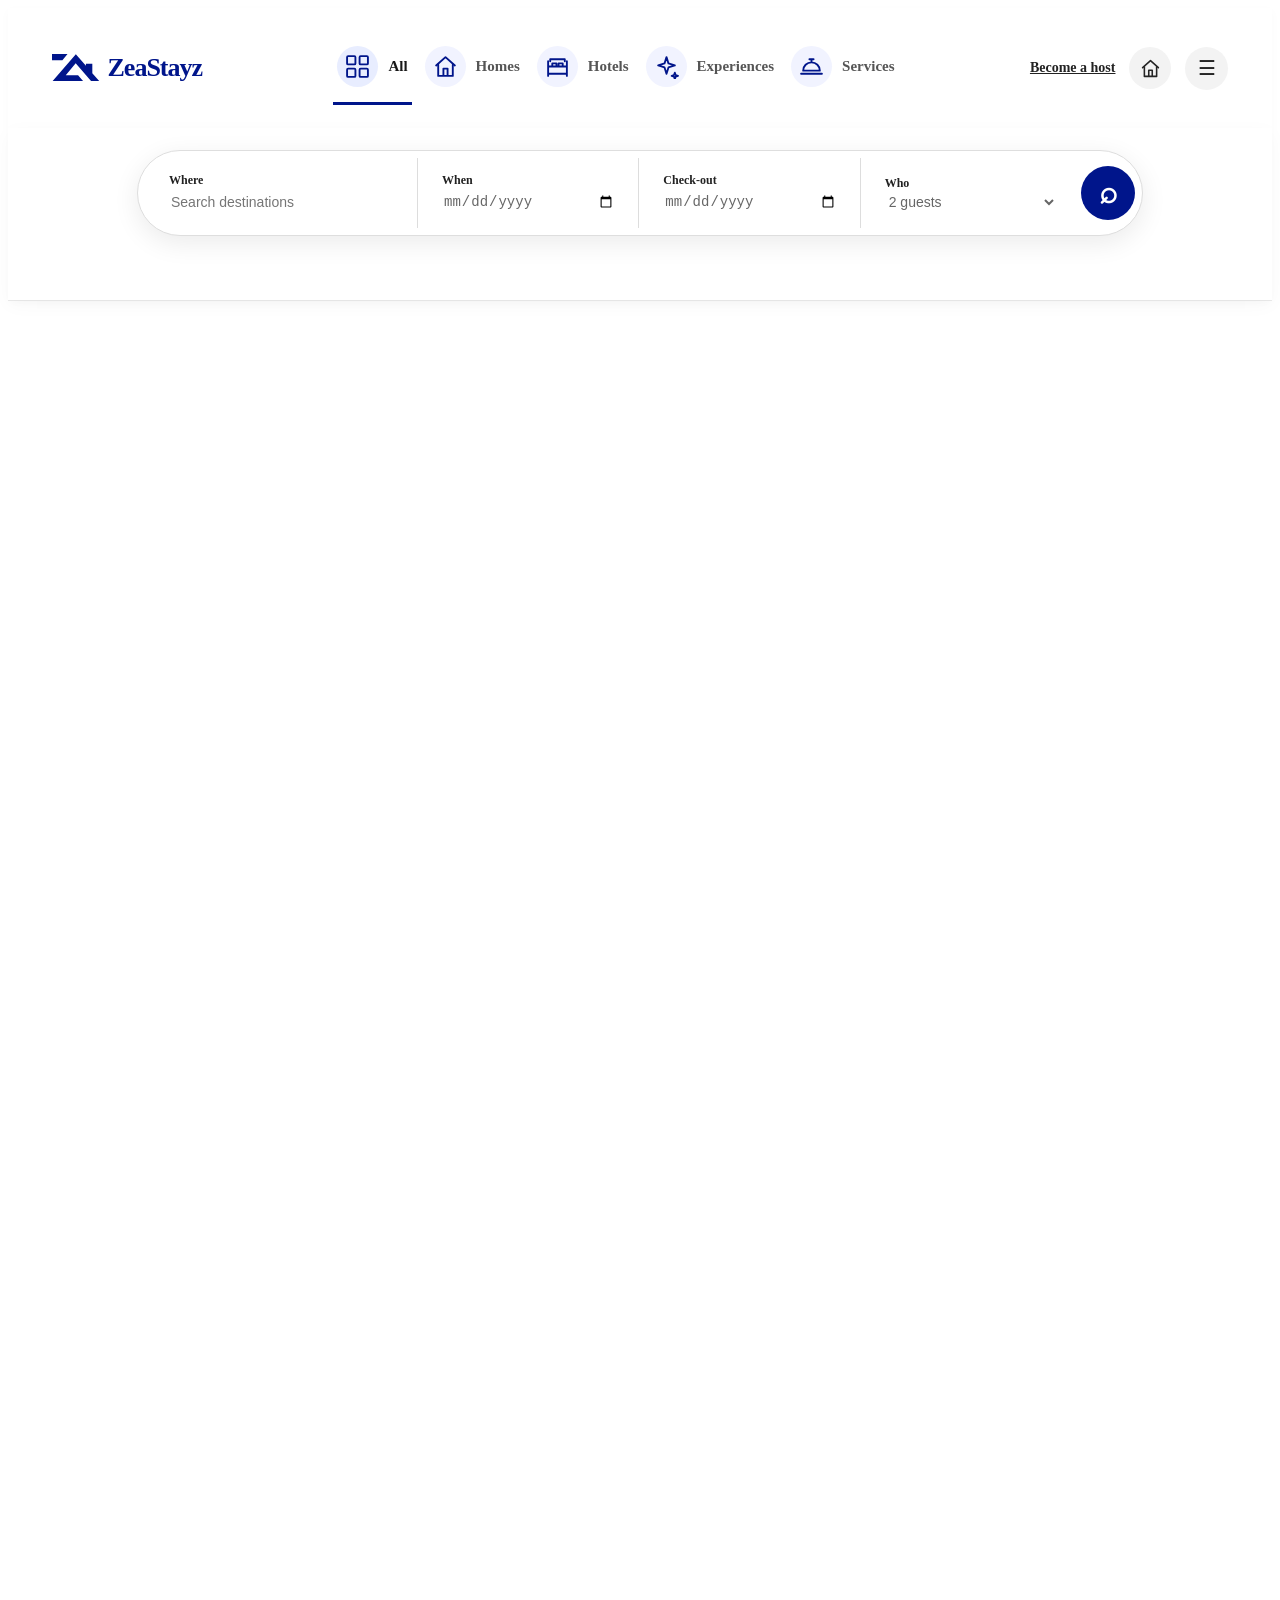
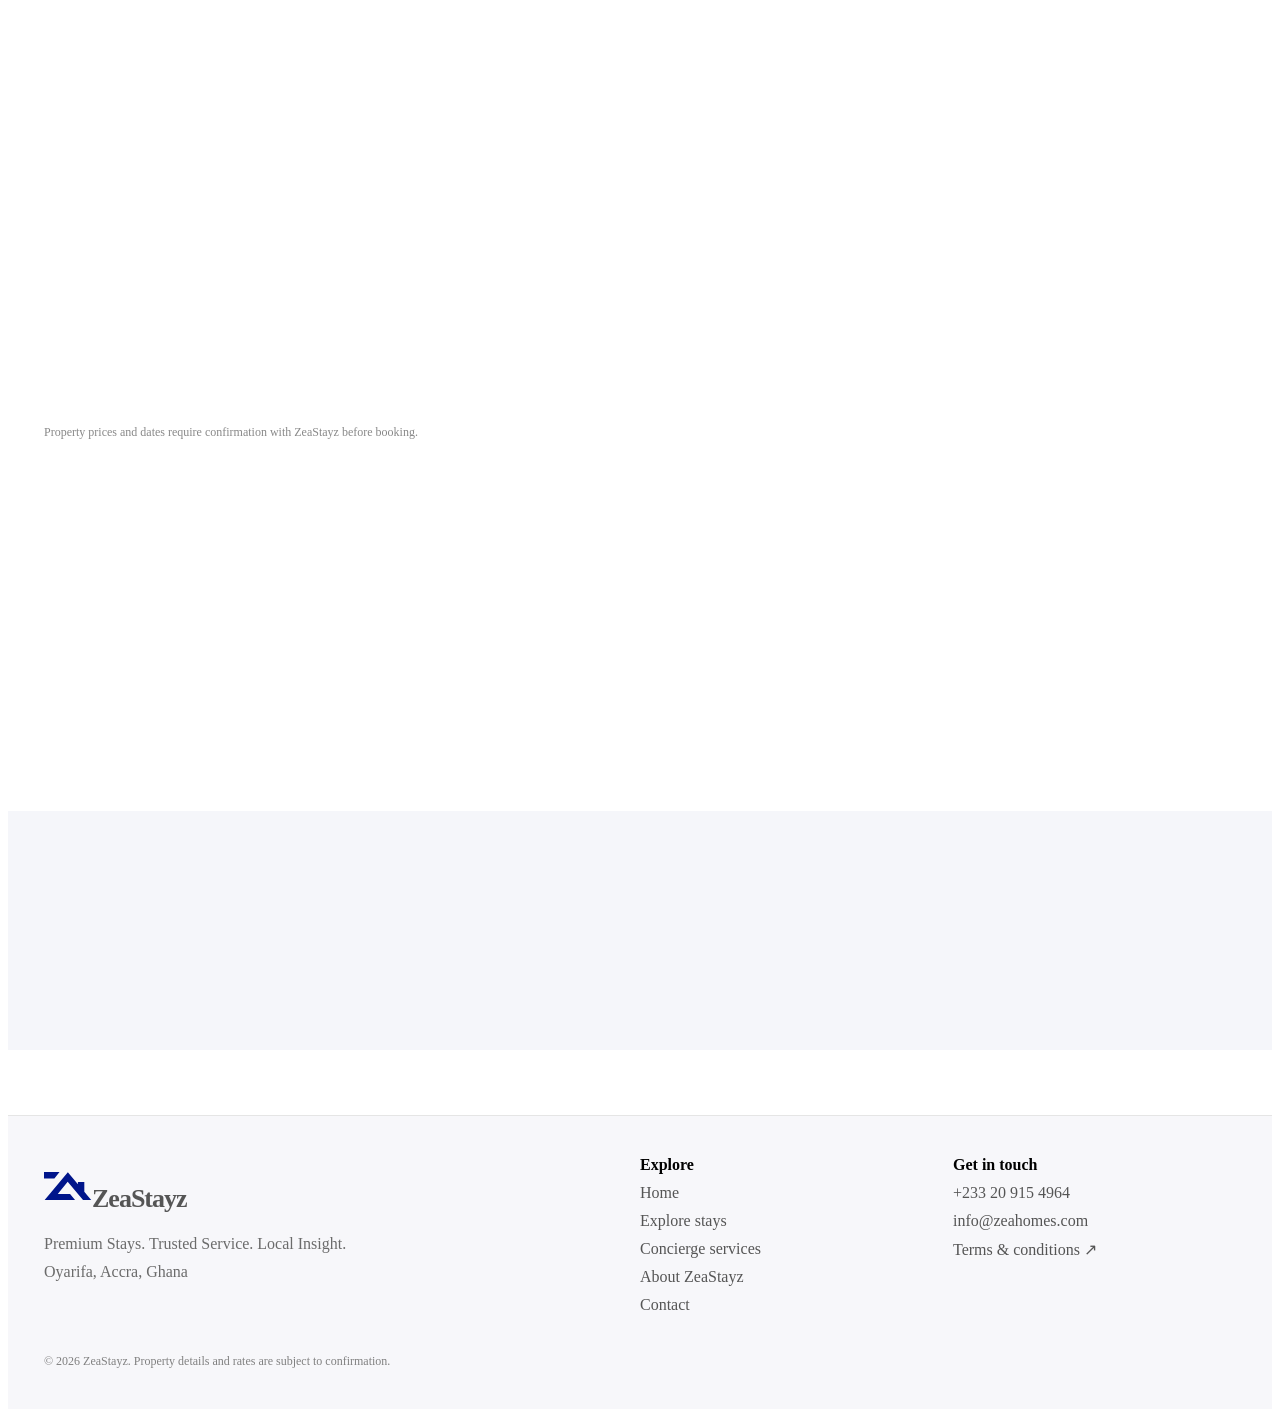
==== commit 51d1f0b2: "Use Zea brand icon as favicon across website" ====
--- a/index.html
+++ b/index.html
@@ -1 +1 @@
-<!doctype html><html lang="en"><head><meta charset="utf-8"><meta name="viewport" content="width=device-width, initial-scale=1"><meta name="theme-color" content="#0a218c"><meta name="description" content="Explore ZeaStayz homes, apartments, and concierge services in Ghana."><title>Premium stays in Accra | ZeaStayz</title><link rel="stylesheet" href="assets/immersive.css"><script defer src="assets/properties.js"></script><script defer src="assets/site.js"></script></head><body data-page="home"><main><div class="layout"><section class="intro motion-reveal"><span class="eyebrow">Discover Ghana, beautifully</span><h1>Find a stay that feels like yours.</h1><p>Premium Stays. Trusted Service. Local Insight. Explore handpicked homes and apartments around Accra, with support from ZeaStayz.</p></section><section id="catalog" aria-label="Explore ZeaStayz homes"></section><section class="intro motion-reveal"><span class="eyebrow">Find your neighbourhood</span><h2>Popular places to stay</h2><div class="districts"><a href="stays.html?where=East+Legon">East Legon<small>Modern city stays</small></a><a href="stays.html?where=Labadi">Labadi<small>Near the coast</small></a><a href="stays.html?where=Oyarifa">Oyarifa<small>Space and calm</small></a><a href="stays.html?where=Achimota">Achimota<small>City comfort</small></a></div></section></div><section class="info-strip"><div class="layout info-cols"><div class="motion-reveal"><h3>⌂ Curated homes and local insight</h3><p>Properties thoughtfully selected within the ZeaHomes ecosystem, with recommendations from local experts.</p></div><div class="motion-reveal"><h3>✧ Seamless, secure stays</h3><p>Personal support and clear communication from initial enquiry through check-out.</p></div><div class="motion-reveal"><h3>☼ Concierge services</h3><p>Make your visit effortless with help arranging extras and local experiences.</p><a href="concierge.html">Explore concierge →</a></div></div></section></main></body></html>+<!doctype html><html lang="en"><head><meta charset="utf-8"><meta name="viewport" content="width=device-width, initial-scale=1"><link rel="icon" type="image/svg+xml" href="assets/zea-brand-symbol.svg"><meta name="theme-color" content="#0a218c"><meta name="description" content="Explore ZeaStayz homes, apartments, and concierge services in Ghana."><title>Premium stays in Accra | ZeaStayz</title><link rel="stylesheet" href="assets/immersive.css"><script defer src="assets/properties.js"></script><script defer src="assets/site.js"></script></head><body data-page="home"><main><div class="layout"><section class="intro motion-reveal"><span class="eyebrow">Discover Ghana, beautifully</span><h1>Find a stay that feels like yours.</h1><p>Premium Stays. Trusted Service. Local Insight. Explore handpicked homes and apartments around Accra, with support from ZeaStayz.</p></section><section id="catalog" aria-label="Explore ZeaStayz homes"></section><section class="intro motion-reveal"><span class="eyebrow">Find your neighbourhood</span><h2>Popular places to stay</h2><div class="districts"><a href="stays.html?where=East+Legon">East Legon<small>Modern city stays</small></a><a href="stays.html?where=Labadi">Labadi<small>Near the coast</small></a><a href="stays.html?where=Oyarifa">Oyarifa<small>Space and calm</small></a><a href="stays.html?where=Achimota">Achimota<small>City comfort</small></a></div></section></div><section class="info-strip"><div class="layout info-cols"><div class="motion-reveal"><h3>⌂ Curated homes and local insight</h3><p>Properties thoughtfully selected within the ZeaHomes ecosystem, with recommendations from local experts.</p></div><div class="motion-reveal"><h3>✧ Seamless, secure stays</h3><p>Personal support and clear communication from initial enquiry through check-out.</p></div><div class="motion-reveal"><h3>☼ Concierge services</h3><p>Make your visit effortless with help arranging extras and local experiences.</p><a href="concierge.html">Explore concierge →</a></div></div></section></main></body></html>
--- a/assets/immersive.css
+++ b/assets/immersive.css
@@ -1,3 +1,73 @@
 
 /* ZeaStayz immersive listing experience */
-:root{--accent:#0a218c}body{background:#fff}img{color:transparent}.site-header{background:#fff;position:sticky;top:0;z-index:50;border-bottom:1px solid #eaeaea}.nav-shell{max-width:1450px;margin:auto;padding:15px 36px;display:flex;justify-content:space-between;align-items:center;gap:18px;min-height:76px}.brandlogo{font-size:26px;letter-spacing:-1.1px;color:#0b2389;font-weight:850;white-space:nowrap}.brandmark{display:inline-block;width:30px;height:30px;vertical-align:middle;margin-right:8px;border-radius:8px;background:#081e8f;color:white;text-align:center;line-height:30px}.menu-links{display:flex;align-items:center;flex-wrap:wrap;gap:5px}.menu-links a{font-size:14px;font-weight:650;text-decoration:none;padding:14px 12px;color:#4b4b4b;border-bottom:2px solid transparent}.menu-links a.active,.menu-links a:hover{color:#081e8f;border-bottom-color:#081e8f}.nav-actions{display:flex;gap:12px;align-items:center}.nav-actions a{font-weight:700;font-size:13px}.nav-actions button{background:#f4f5fb;border:0;border-radius:50%;height:43px;width:43px}.nav-drop{position:absolute;top:70px;right:32px;display:none;background:white;border:1px solid #ddd;box-shadow:0 14px 40px #0002;border-radius:14px;padding:10px;min-width:190px}.nav-drop.open{display:grid}.nav-drop a{padding:12px}.layout{max-width:1450px;margin:auto;padding:0 36px}.eyebrow{font-size:12px;letter-spacing:1.5px;color:#0b2389;text-transform:uppercase;font-weight:800}.intro{padding:50px 0 28px}.intro h1{font-size:clamp(30px,4vw,54px);letter-spacing:-2px;margin:12px 0}.intro p{color:#666;line-height:1.7;max-width:720px}.search-panel{display:flex;align-items:center;max-width:1000px;margin:0 auto 25px;border-radius:45px;border:1px solid #ddd;padding:8px;box-shadow:0 5px 24px #0001;background:white}.search-panel label{flex:1;min-width:0;border-right:1px solid #ddd;padding:8px 19px;font-size:12px;font-weight:800}.search-panel label:last-of-type{border:0}.search-panel input,.search-panel select{margin-top:5px;display:block;border:0;background:white;width:100%;outline:none;font-size:13px;color:#555}.search-panel button,.solid-btn{background:#0a238b;color:white;border:0;border-radius:50px;padding:15px 23px;font-weight:750}.filters{display:flex;gap:10px;flex-wrap:wrap;margin:28px 0}.filters button{background:white;color:#333;border:1px solid #dcdcdc;border-radius:40px;padding:11px 16px}.filters button.active{background:#081e8f;border-color:#081e8f;color:white}.listing-grid{display:grid;grid-template-columns:repeat(5,minmax(0,1fr));gap:30px 17px}.listing{min-width:0;opacity:1;transform:translateY(0);transition:transform .25s,box-shadow .25s}.listing:hover{transform:translateY(-5px)}.listing-picture{display:block;position:relative;aspect-ratio:1.08;overflow:hidden;border-radius:18px;background:#f0f0f0}.listing-picture img{width:100%;height:100%;object-fit:cover;transition:transform .5s}.listing:hover img{transform:scale(1.055)}.listing-title{font-weight:760;margin:13px 0 6px;font-size:14px}.listing-meta{font-size:13px;color:#707070;line-height:1.65}.listing-price{font-size:14px;margin-top:5px}.listing-pill{position:absolute;top:13px;left:13px;border-radius:22px;background:white;padding:6px 11px;font-size:11px;font-weight:750}.save{position:absolute;top:10px;right:10px;width:36px;height:36px;border:0;border-radius:50%;background:#0006;color:white;font-size:21px}.save.saved{background:white;color:#c42e60}.districts{display:grid;grid-template-columns:repeat(4,1fr);gap:16px;margin-bottom:42px}.districts a{border-radius:18px;padding:28px;background:#f2f4fb;font-weight:700;text-decoration:none}.districts small{display:block;font-size:12px;color:#777;margin-top:8px}.info-strip{background:#f5f6fa;padding:55px 0;margin:55px 0}.info-cols{display:grid;grid-template-columns:repeat(3,1fr);gap:40px}.info-cols h3{margin-top:0}.info-cols p{line-height:1.7;color:#666}.site-footer{background:#f7f7fa;border-top:1px solid #e5e5e5;margin-top:65px;padding:40px 0}.footer-cols{display:grid;grid-template-columns:2fr 1fr 1fr;gap:30px}.footer-cols a{display:block;margin:10px 0;color:#555;text-decoration:none}.footer-cols p{color:#6b6b6b;line-height:1.75}.page-top{padding:36px 0 13px}.crumbs{font-size:13px;color:#777;margin-bottom:20px}.crumbs a{color:#0a238b}.page-top h1{font-size:clamp(25px,3vw,39px);letter-spacing:-1px;margin:0 0 12px}.page-top p{color:#666;margin:0}.gallery{display:grid;grid-template-columns:2fr 1fr 1fr;grid-template-rows:repeat(2,200px);gap:7px;overflow:hidden;border-radius:20px;position:relative;margin:20px 0 35px}.gallery img{width:100%;height:100%;object-fit:cover;cursor:zoom-in;transition:transform .45s}.gallery img:hover{transform:scale(1.035)}.gallery img:first-child{grid-row:span 2}.gallery-more{position:absolute;right:18px;bottom:18px;border:1px solid #ccc;border-radius:10px;padding:12px 17px;background:white;font-weight:700}.details-grid{display:grid;grid-template-columns:minmax(0,1fr) 365px;gap:70px}.property-copy h2{font-size:25px;margin:30px 0 15px}.property-copy p{line-height:1.85;color:#575757}.hairline{border:0;border-top:1px solid #e5e5e5;margin:26px 0}.amenities{display:grid;grid-template-columns:1fr 1fr;gap:20px}.amenities span{font-size:15px}.reserve{border:1px solid #ddd;padding:24px;border-radius:19px;box-shadow:0 8px 35px #00000013;height:max-content;position:sticky;top:105px}.reserve h2{margin:0 0 15px}.reserve label{font-size:12px;font-weight:750;display:block;margin:13px 0}.reserve input,.reserve select{width:100%;padding:13px;border:1px solid #ddd;border-radius:9px;margin-top:5px}.reserve button{width:100%;border-radius:10px}.legal-note{color:#888;font-size:12px;line-height:1.7}.walk-section{margin:55px 0;padding:46px 0;background:radial-gradient(circle at 75% 30%,#233baf,#061557 70%);color:white;overflow:hidden}.walk-section h2{font-size:clamp(28px,3.5vw,46px);letter-spacing:-1px}.walk-section p{color:#d6dafa;line-height:1.7}.walk-canvas{height:min(72vh,620px);min-height:310px;position:relative;background:#0d1535;overflow:hidden;border-radius:22px;touch-action:pan-y;cursor:grab;isolation:isolate}.walk-canvas:active{cursor:grabbing}.walk-canvas img{width:100%;height:100%;object-fit:cover;transform:scale(1.09);transition:opacity .32s,transform .22s ease-out;pointer-events:none;user-select:none;will-change:transform}.walk-canvas:after{content:"";pointer-events:none;position:absolute;inset:0;background:linear-gradient(0deg,#0007,transparent 30%,transparent 65%,#0003)}.walk-top,.walk-bottom{position:absolute;z-index:2;left:24px;right:24px;display:flex;align-items:center;justify-content:space-between;gap:12px}.walk-top{top:23px}.walk-bottom{bottom:23px}.tour-tag{background:#0009;backdrop-filter:blur(8px);color:white;border-radius:30px;padding:11px 17px;font-size:13px}.walk-btn{background:#fffc;color:#061557;border:0;border-radius:11px;padding:12px 17px;font-weight:750}.walk-controls{display:flex;gap:10px}.walk-hint{font-size:13px;color:white}.walk-counter{font-weight:750;font-size:13px}.thumbs{display:flex;gap:10px;overflow-x:auto;padding:16px 0}.thumbs button{width:106px;height:72px;overflow:hidden;flex:none;border:3px solid transparent;border-radius:11px;padding:0;background:none}.thumbs button.selected{border-color:#9eb9ff}.thumbs img{height:100%;width:100%;object-fit:cover}.motion-reveal{opacity:0;transform:translateY(28px);transition:opacity .75s,transform .75s}.motion-reveal.revealed{opacity:1;transform:translateY(0)}.image-modal{position:fixed;inset:0;z-index:200;display:none;align-items:center;justify-content:center;background:#000e;padding:45px 20px}.image-modal.open{display:flex}.image-modal>img{max-height:84vh;max-width:92vw;object-fit:contain}.image-modal button{position:absolute;top:22px;right:26px;border:0;background:#fff;color:#111;border-radius:50%;width:44px;height:44px;font-size:28px}.no-results{padding:30px;color:#777}.simple-content{max-width:850px;margin:45px auto;line-height:1.8}.simple-content h1{font-size:42px}.contact-form input,.contact-form textarea{display:block;width:100%;padding:13px;margin:9px 0 20px;border:1px solid #ddd;border-radius:10px}.contact-form textarea{min-height:130px}.aux-grid{display:grid;grid-template-columns:repeat(3,1fr);gap:20px}.aux-grid article{padding:28px;border-radius:17px;background:#f6f7fc}.mobile-only{display:none}@media(max-width:1120px){.listing-grid{grid-template-columns:repeat(4,minmax(0,1fr))}.gallery{grid-template-rows:repeat(2,150px)}.details-grid{gap:35px}}@media(max-width:850px){.nav-shell,.layout{padding-left:20px;padding-right:20px}.nav-shell{flex-wrap:wrap}.menu-links{order:3;width:100%;justify-content:center}.nav-actions>a{display:none}.listing-grid{grid-template-columns:repeat(3,minmax(0,1fr))}.details-grid{grid-template-columns:1fr}.reserve{position:static}.gallery{grid-template-rows:repeat(2,140px)}.info-cols,.aux-grid{grid-template-columns:1fr 1fr}.districts{grid-template-columns:1fr 1fr}}@media(max-width:600px){.brandlogo{font-size:22px}.menu-links{overflow:auto;flex-wrap:nowrap;justify-content:flex-start}.menu-links a{white-space:nowrap}.search-panel{border-radius:20px;flex-wrap:wrap}.search-panel label{flex:1 1 45%;padding:8px}.search-panel label:nth-of-type(even){border-right:0}.search-panel button{width:100%;margin:4px}.listing-grid{grid-template-columns:repeat(2,minmax(0,1fr));gap:22px 12px}.listing-picture{aspect-ratio:.92}.listing-title{font-size:13px}.gallery{grid-template-columns:1fr 1fr;grid-template-rows:230px 110px}.gallery img:first-child{grid-column:span 2;grid-row:span 1}.gallery img:nth-child(n+4){display:none}.gallery-more{bottom:10px;right:10px;padding:9px;font-size:12px}.amenities{grid-template-columns:1fr}.info-cols,.aux-grid,.footer-cols{grid-template-columns:1fr}.walk-canvas{height:440px}.walk-top,.walk-bottom{left:14px;right:14px}.walk-bottom{flex-wrap:wrap}.walk-hint{width:100%}.walk-section{padding:25px 0}.districts a{padding:16px}.simple-content{margin:30px 0}}@media(prefers-reduced-motion:reduce){*,*:before,*:after{scroll-behavior:auto!important;transition-duration:.01ms!important;animation-duration:.01ms!important}.motion-reveal{opacity:1;transform:none}}
+:root{--accent:#0a218c}body{background:#fff}img{color:transparent}.site-header{background:#fff;position:sticky;top:0;z-index:50;border-bottom:1px solid #eaeaea}.nav-shell{max-width:1450px;margin:auto;padding:15px 36px;display:flex;justify-content:space-between;align-items:center;gap:18px;min-height:76px}.brandlogo{font-size:26px;letter-spacing:-1.1px;color:#0b2389;font-weight:850;white-space:nowrap}.brandmark{display:inline-block;width:30px;height:30px;vertical-align:middle;margin-right:8px;border-radius:8px;background:#081e8f;color:white;text-align:center;line-height:30px}.menu-links{display:flex;align-items:center;flex-wrap:wrap;gap:5px}.menu-links a{font-size:14px;font-weight:650;text-decoration:none;padding:14px 12px;color:#4b4b4b;border-bottom:2px solid transparent}.menu-links a.active,.menu-links a:hover{color:#081e8f;border-bottom-color:#081e8f}.nav-actions{display:flex;gap:12px;align-items:center}.nav-actions a{font-weight:700;font-size:13px}.nav-actions button{background:#f4f5fb;border:0;border-radius:50%;height:43px;width:43px}.nav-drop{position:absolute;top:70px;right:32px;display:none;background:white;border:1px solid #ddd;box-shadow:0 14px 40px #0002;border-radius:14px;padding:10px;min-width:190px}.nav-drop.open{display:grid}.nav-drop a{padding:12px}.layout{max-width:1450px;margin:auto;padding:0 36px}.eyebrow{font-size:12px;letter-spacing:1.5px;color:#0b2389;text-transform:uppercase;font-weight:800}.intro{padding:50px 0 28px}.intro h1{font-size:clamp(30px,4vw,54px);letter-spacing:-2px;margin:12px 0}.intro p{color:#666;line-height:1.7;max-width:720px}.search-panel{display:flex;align-items:center;max-width:1000px;margin:0 auto 25px;border-radius:45px;border:1px solid #ddd;padding:8px;box-shadow:0 5px 24px #0001;background:white}.search-panel label{flex:1;min-width:0;border-right:1px solid #ddd;padding:8px 19px;font-size:12px;font-weight:800}.search-panel label:last-of-type{border:0}.search-panel input,.search-panel select{margin-top:5px;display:block;border:0;background:white;width:100%;outline:none;font-size:13px;color:#555}.search-panel button,.solid-btn{background:#0a238b;color:white;border:0;border-radius:50px;padding:15px 23px;font-weight:750}.filters{display:flex;gap:10px;flex-wrap:wrap;margin:28px 0}.filters button{background:white;color:#333;border:1px solid #dcdcdc;border-radius:40px;padding:11px 16px}.filters button.active{background:#081e8f;border-color:#081e8f;color:white}.listing-grid{display:grid;grid-template-columns:repeat(5,minmax(0,1fr));gap:30px 17px}.listing{position:relative;min-width:0;opacity:1;transform:translateY(0);transition:transform .25s,box-shadow .25s}.listing:hover{transform:translateY(-5px)}.listing-picture{display:block;position:relative;aspect-ratio:1.08;overflow:hidden;border-radius:18px;background:#f0f0f0}.listing-picture img{width:100%;height:100%;object-fit:cover;transition:transform .5s}.listing:hover img{transform:scale(1.055)}.listing-title{font-weight:760;margin:13px 0 6px;font-size:14px}.listing-meta{font-size:13px;color:#707070;line-height:1.65}.listing-price{font-size:14px;margin-top:5px}.listing-pill{position:absolute;top:13px;left:13px;border-radius:22px;background:white;padding:6px 11px;font-size:11px;font-weight:750}.save{position:absolute;top:10px;right:10px;width:36px;height:36px;border:0;border-radius:50%;background:#0006;color:white;font-size:21px}.save.saved{background:white;color:#c42e60}.districts{display:grid;grid-template-columns:repeat(4,1fr);gap:16px;margin-bottom:42px}.districts a{border-radius:18px;padding:28px;background:#f2f4fb;font-weight:700;text-decoration:none}.districts small{display:block;font-size:12px;color:#777;margin-top:8px}.info-strip{background:#f5f6fa;padding:55px 0;margin:55px 0}.info-cols{display:grid;grid-template-columns:repeat(3,1fr);gap:40px}.info-cols h3{margin-top:0}.info-cols p{line-height:1.7;color:#666}.site-footer{background:#f7f7fa;border-top:1px solid #e5e5e5;margin-top:65px;padding:40px 0}.footer-cols{display:grid;grid-template-columns:2fr 1fr 1fr;gap:30px}.footer-cols a{display:block;margin:10px 0;color:#555;text-decoration:none}.footer-cols p{color:#6b6b6b;line-height:1.75}.page-top{padding:36px 0 13px}.crumbs{font-size:13px;color:#777;margin-bottom:20px}.crumbs a{color:#0a238b}.page-top h1{font-size:clamp(25px,3vw,39px);letter-spacing:-1px;margin:0 0 12px}.page-top p{color:#666;margin:0}.gallery{display:grid;grid-template-columns:2fr 1fr 1fr;grid-template-rows:repeat(2,200px);gap:7px;overflow:hidden;border-radius:20px;position:relative;margin:20px 0 35px}.gallery img{width:100%;height:100%;object-fit:cover;cursor:zoom-in;transition:transform .45s}.gallery img:hover{transform:scale(1.035)}.gallery img:first-child{grid-row:span 2}.gallery-more{position:absolute;right:18px;bottom:18px;border:1px solid #ccc;border-radius:10px;padding:12px 17px;background:white;font-weight:700}.details-grid{display:grid;grid-template-columns:minmax(0,1fr) 365px;gap:70px}.property-copy h2{font-size:25px;margin:30px 0 15px}.property-copy p{line-height:1.85;color:#575757}.hairline{border:0;border-top:1px solid #e5e5e5;margin:26px 0}.amenities{display:grid;grid-template-columns:1fr 1fr;gap:20px}.amenities span{font-size:15px}.reserve{border:1px solid #ddd;padding:24px;border-radius:19px;box-shadow:0 8px 35px #00000013;height:max-content;position:sticky;top:105px}.reserve h2{margin:0 0 15px}.reserve label{font-size:12px;font-weight:750;display:block;margin:13px 0}.reserve input,.reserve select{width:100%;padding:13px;border:1px solid #ddd;border-radius:9px;margin-top:5px}.reserve button{width:100%;border-radius:10px}.legal-note{color:#888;font-size:12px;line-height:1.7}.walk-section{margin:55px 0;padding:46px 0;background:radial-gradient(circle at 75% 30%,#233baf,#061557 70%);color:white;overflow:hidden}.walk-section h2{font-size:clamp(28px,3.5vw,46px);letter-spacing:-1px}.walk-section p{color:#d6dafa;line-height:1.7}.walk-canvas{height:min(72vh,620px);min-height:310px;position:relative;background:#0d1535;overflow:hidden;border-radius:22px;touch-action:pan-y;cursor:grab;isolation:isolate}.walk-canvas:active{cursor:grabbing}.walk-canvas img{width:100%;height:100%;object-fit:cover;transform:scale(1.09);transition:opacity .32s,transform .22s ease-out;pointer-events:none;user-select:none;will-change:transform}.walk-canvas:after{content:"";pointer-events:none;position:absolute;inset:0;background:linear-gradient(0deg,#0007,transparent 30%,transparent 65%,#0003)}.walk-top,.walk-bottom{position:absolute;z-index:2;left:24px;right:24px;display:flex;align-items:center;justify-content:space-between;gap:12px}.walk-top{top:23px}.walk-bottom{bottom:23px}.tour-tag{background:#0009;backdrop-filter:blur(8px);color:white;border-radius:30px;padding:11px 17px;font-size:13px}.walk-btn{background:#fffc;color:#061557;border:0;border-radius:11px;padding:12px 17px;font-weight:750}.walk-controls{display:flex;gap:10px}.walk-hint{font-size:13px;color:white}.walk-counter{font-weight:750;font-size:13px}.thumbs{display:flex;gap:10px;overflow-x:auto;padding:16px 0}.thumbs button{width:106px;height:72px;overflow:hidden;flex:none;border:3px solid transparent;border-radius:11px;padding:0;background:none}.thumbs button.selected{border-color:#9eb9ff}.thumbs img{height:100%;width:100%;object-fit:cover}.motion-reveal{opacity:0;transform:translateY(28px);transition:opacity .75s,transform .75s}.motion-reveal.revealed{opacity:1;transform:translateY(0)}.image-modal{position:fixed;inset:0;z-index:200;display:none;align-items:center;justify-content:center;background:#000e;padding:45px 20px}.image-modal.open{display:flex}.image-modal>img{max-height:84vh;max-width:92vw;object-fit:contain}.image-modal button{position:absolute;top:22px;right:26px;border:0;background:#fff;color:#111;border-radius:50%;width:44px;height:44px;font-size:28px}.no-results{padding:30px;color:#777}.simple-content{max-width:850px;margin:45px auto;line-height:1.8}.simple-content h1{font-size:42px}.contact-form input,.contact-form textarea{display:block;width:100%;padding:13px;margin:9px 0 20px;border:1px solid #ddd;border-radius:10px}.contact-form textarea{min-height:130px}.aux-grid{display:grid;grid-template-columns:repeat(3,1fr);gap:20px}.aux-grid article{padding:28px;border-radius:17px;background:#f6f7fc}.mobile-only{display:none}@media(max-width:1120px){.listing-grid{grid-template-columns:repeat(4,minmax(0,1fr))}.gallery{grid-template-rows:repeat(2,150px)}.details-grid{gap:35px}}@media(max-width:850px){.nav-shell,.layout{padding-left:20px;padding-right:20px}.nav-shell{flex-wrap:wrap}.menu-links{order:3;width:100%;justify-content:center}.nav-actions>a{display:none}.listing-grid{grid-template-columns:repeat(3,minmax(0,1fr))}.details-grid{grid-template-columns:1fr}.reserve{position:static}.gallery{grid-template-rows:repeat(2,140px)}.info-cols,.aux-grid{grid-template-columns:1fr 1fr}.districts{grid-template-columns:1fr 1fr}}@media(max-width:600px){.brandlogo{font-size:22px}.menu-links{overflow:auto;flex-wrap:nowrap;justify-content:flex-start}.menu-links a{white-space:nowrap}.search-panel{border-radius:20px;flex-wrap:wrap}.search-panel label{flex:1 1 45%;padding:8px}.search-panel label:nth-of-type(even){border-right:0}.search-panel button{width:100%;margin:4px}.listing-grid{grid-template-columns:repeat(2,minmax(0,1fr));gap:22px 12px}.listing-picture{aspect-ratio:.92}.listing-title{font-size:13px}.gallery{grid-template-columns:1fr 1fr;grid-template-rows:230px 110px}.gallery img:first-child{grid-column:span 2;grid-row:span 1}.gallery img:nth-child(n+4){display:none}.gallery-more{bottom:10px;right:10px;padding:9px;font-size:12px}.amenities{grid-template-columns:1fr}.info-cols,.aux-grid,.footer-cols{grid-template-columns:1fr}.walk-canvas{height:440px}.walk-top,.walk-bottom{left:14px;right:14px}.walk-bottom{flex-wrap:wrap}.walk-hint{width:100%}.walk-section{padding:25px 0}.districts a{padding:16px}.simple-content{margin:30px 0}}@media(prefers-reduced-motion:reduce){*,*:before,*:after{scroll-behavior:auto!important;transition-duration:.01ms!important;animation-duration:.01ms!important}.motion-reveal{opacity:1;transform:none}}
+
+
+/* Airbnb-inspired structure retained: slim white header, search pill, horizontal listing sections */
+body[data-page="home"] .intro:first-child{padding:15px 0 10px}
+body[data-page="home"] .intro:first-child h1{font-size:26px;letter-spacing:-.7px}
+body[data-page="home"] .intro:first-child p{font-size:14px}
+body[data-page="home"] .search-panel{margin:12px auto 40px}
+body[data-page="home"] .site-header{box-shadow:0 3px 10px #00000006}
+body[data-page="home"] .menu-links{gap:9px}
+body[data-page="home"] .menu-links a{font-size:15px}
+.air-row{margin:0 0 43px}
+.air-heading{display:flex;justify-content:space-between;align-items:center;gap:16px;margin-bottom:18px}
+.air-heading h2{font-size:23px;letter-spacing:-.65px;margin:0}
+.air-heading h2 a{background:#f5f5f5;border-radius:50%;display:inline-flex;width:33px;height:33px;align-items:center;justify-content:center;text-decoration:none;font-size:16px;margin-left:5px}
+.air-heading>div{display:flex;gap:7px}
+.air-heading button{border:1px solid #e7e7e7;border-radius:50%;background:#fafafa;width:36px;height:36px;font-size:22px}
+.air-rail{display:grid;grid-auto-flow:column;grid-auto-columns:calc((100% - 5 * 17px)/6);gap:17px;overflow-x:auto;overscroll-behavior-inline:contain;scroll-snap-type:x mandatory;scrollbar-width:none;padding-bottom:9px}
+.air-rail::-webkit-scrollbar{display:none}
+.air-rail .listing{scroll-snap-align:start}
+.air-rail .listing-picture{aspect-ratio:1.03;border-radius:17px}
+.tour-cta{margin-top:22px;display:flex;align-items:center;gap:18px;flex-wrap:wrap}
+.tour-cta span{font-size:13px;color:#777}
+.tour-launch{display:inline-flex;gap:18px;align-items:center;background:#0a218c;color:white;text-decoration:none;border-radius:14px;padding:16px 22px;font-weight:800;box-shadow:0 8px 20px #0a218c30;transition:transform .25s,box-shadow .25s}
+.tour-launch:hover{transform:translateY(-3px);box-shadow:0 13px 29px #0a218c45}
+.tour-launch span{color:white;font-size:20px}
+.tour-gallery{position:absolute;right:18px;bottom:75px;z-index:3;background:#0a218c;color:white;padding:11px 17px;text-decoration:none;border-radius:9px;font-weight:780;box-shadow:0 3px 12px #0003}
+@media(max-width:1200px){.air-rail{grid-auto-columns:calc((100% - 3 * 16px)/4)}}
+@media(max-width:850px){.air-rail{grid-auto-columns:calc((100% - 2 * 14px)/3)}}
+@media(max-width:600px){.air-rail{grid-auto-columns:76%;gap:12px}.air-rail .listing-picture{aspect-ratio:1.1}.air-heading h2{font-size:19px}.air-heading button{width:32px;height:32px}.tour-gallery{bottom:58px;right:10px;font-size:12px}.tour-cta{gap:8px}.tour-launch{padding:14px 16px}}
+
+
+/* Airbnb-inspired ZeaStayz 2026 marketplace shell, blue Zea brand */
+:root{--accent:#00158b;--blue:#00158b;--navy:#00158b}
+.site-header{background:#fff;box-shadow:0 2px 0 #00000008}
+.nav-shell.air-nav{max-width:100%;min-height:100px;padding:10px clamp(22px,3.4vw,58px);display:grid;grid-template-columns:1fr auto 1fr;gap:24px}
+.brandlogo{display:inline-flex;align-items:center;gap:8px;white-space:nowrap;color:#00158b;font-size:26px;font-weight:800;letter-spacing:-1px;text-decoration:none}
+.brandlogo span{line-height:1.1}
+.brandlogo .brand-img{width:48px;height:41px;object-fit:contain;flex:none}
+.air-top-tabs{display:flex;justify-content:center;align-items:center;gap:25px;order:initial!important;width:auto!important;flex-basis:auto!important;overflow:visible}
+.air-top-tabs a.browse-tab{display:flex;align-items:center;gap:10px;border-bottom:3px solid transparent;padding:15px 4px;color:#555;font-size:15px;white-space:nowrap;font-weight:650;text-decoration:none}
+.air-top-tabs a.browse-tab:hover{color:#00158b}
+.air-top-tabs a.browse-tab.active{border-color:#00158b;color:#181818}
+.tab-icon{display:inline-flex;align-items:center;justify-content:center;width:41px;height:41px;border-radius:50%;color:#00158b;background:#f1f3ff}
+.tab-icon svg{width:25px;height:25px}
+.air-top-tabs a.active .tab-icon{background:#e8edff}
+.nav-actions{justify-content:end;gap:14px}
+.nav-actions .host-action{font-size:14px;color:#222}
+.circle-action{display:inline-flex;align-items:center;justify-content:center;border-radius:50%;border:none;width:42px;height:42px;background:#f3f3f3!important;color:#252525;padding:0;text-decoration:none;font-size:20px}
+.circle-action svg{width:21px;height:21px}
+.air-search-shell{padding:10px 0 24px;border-top:0;background:#fff;box-shadow:0 5px 18px #00000008}
+.air-search-shell .layout{max-width:1100px}
+.air-search-shell .search-panel{max-width:990px;margin:0 auto;display:flex;flex-wrap:nowrap;border-radius:100px;border:1px solid #dedede;padding:7px;box-shadow:0 7px 27px #00000015}
+.search-panel label{border-right:1px solid #ddd;min-height:54px;display:flex;flex-direction:column;justify-content:center;padding:8px 24px;font-size:12px;min-width:0;flex:1;color:#222}
+.search-panel label:first-child{flex:1.3}
+.search-panel label:last-of-type{border:0}
+.search-panel label strong{font-size:12px;color:#222;display:block;line-height:1.4}
+.search-panel input,.search-panel select{font-size:14px;margin-top:2px;line-height:22px;color:#666;border:0;outline:none}
+.search-panel button[type=submit]{width:54px;height:54px;display:flex;justify-content:center;align-items:center;border-radius:50%;padding:0;flex:none;font-size:31px;background:#00158b}
+body[data-page=home] .air-row:first-child{margin-top:40px}
+body[data-page=home] .intro:first-child{display:none}
+body[data-page=home] .air-heading h2{font-size:24px}
+body[data-page=home] .air-rail{grid-auto-columns:calc((100% - 6 * 16px)/7);gap:16px}
+body[data-page=home] .air-rail .listing-picture{aspect-ratio:1.03}
+body[data-page=home] .listing-pill{background:#fff;color:#252525}
+body[data-page=home] .listing-price{color:#666}
+body[data-page=home] .listing-price strong{color:#555;font-weight:500}
+.nav-drop{z-index:60}
+@media(max-width:1300px){.nav-shell.air-nav{grid-template-columns:auto 1fr auto}.air-top-tabs{gap:12px}body[data-page=home] .air-rail{grid-auto-columns:calc((100% - 4 * 15px)/5)}}
+@media(max-width:900px){.nav-shell.air-nav{display:flex;flex-wrap:wrap;justify-content:space-between;gap:6px;padding:10px 22px}.air-top-tabs{order:3!important;width:100%!important;justify-content:center;overflow-x:auto;gap:9px}.air-top-tabs a.browse-tab{font-size:13px;gap:5px}.tab-icon{width:36px;height:36px}.tab-icon svg{width:21px;height:21px}.air-search-shell .layout{padding:0 20px}body[data-page=home] .air-rail{grid-auto-columns:calc((100% - 2 * 14px)/3)}}
+@media(max-width:560px){.nav-shell.air-nav{padding:10px 15px}.brandlogo{font-size:22px}.brandlogo .brand-img{width:36px;height:34px}.air-top-tabs{justify-content:flex-start}.air-top-tabs a.browse-tab{padding:10px 3px}.nav-actions .host-action{display:none}.air-search-shell{padding:8px 0 14px}.air-search-shell .search-panel{display:grid;grid-template-columns:1fr 1fr;border-radius:23px}.search-panel label{padding:8px 12px;min-height:49px}.search-panel label:nth-child(2){border-right:0}.search-panel button[type=submit]{grid-column:1/-1;border-radius:14px;width:100%;height:41px}.search-panel .checkout-field{display:none}body[data-page=home] .air-rail{grid-auto-columns:73%;gap:12px}}
